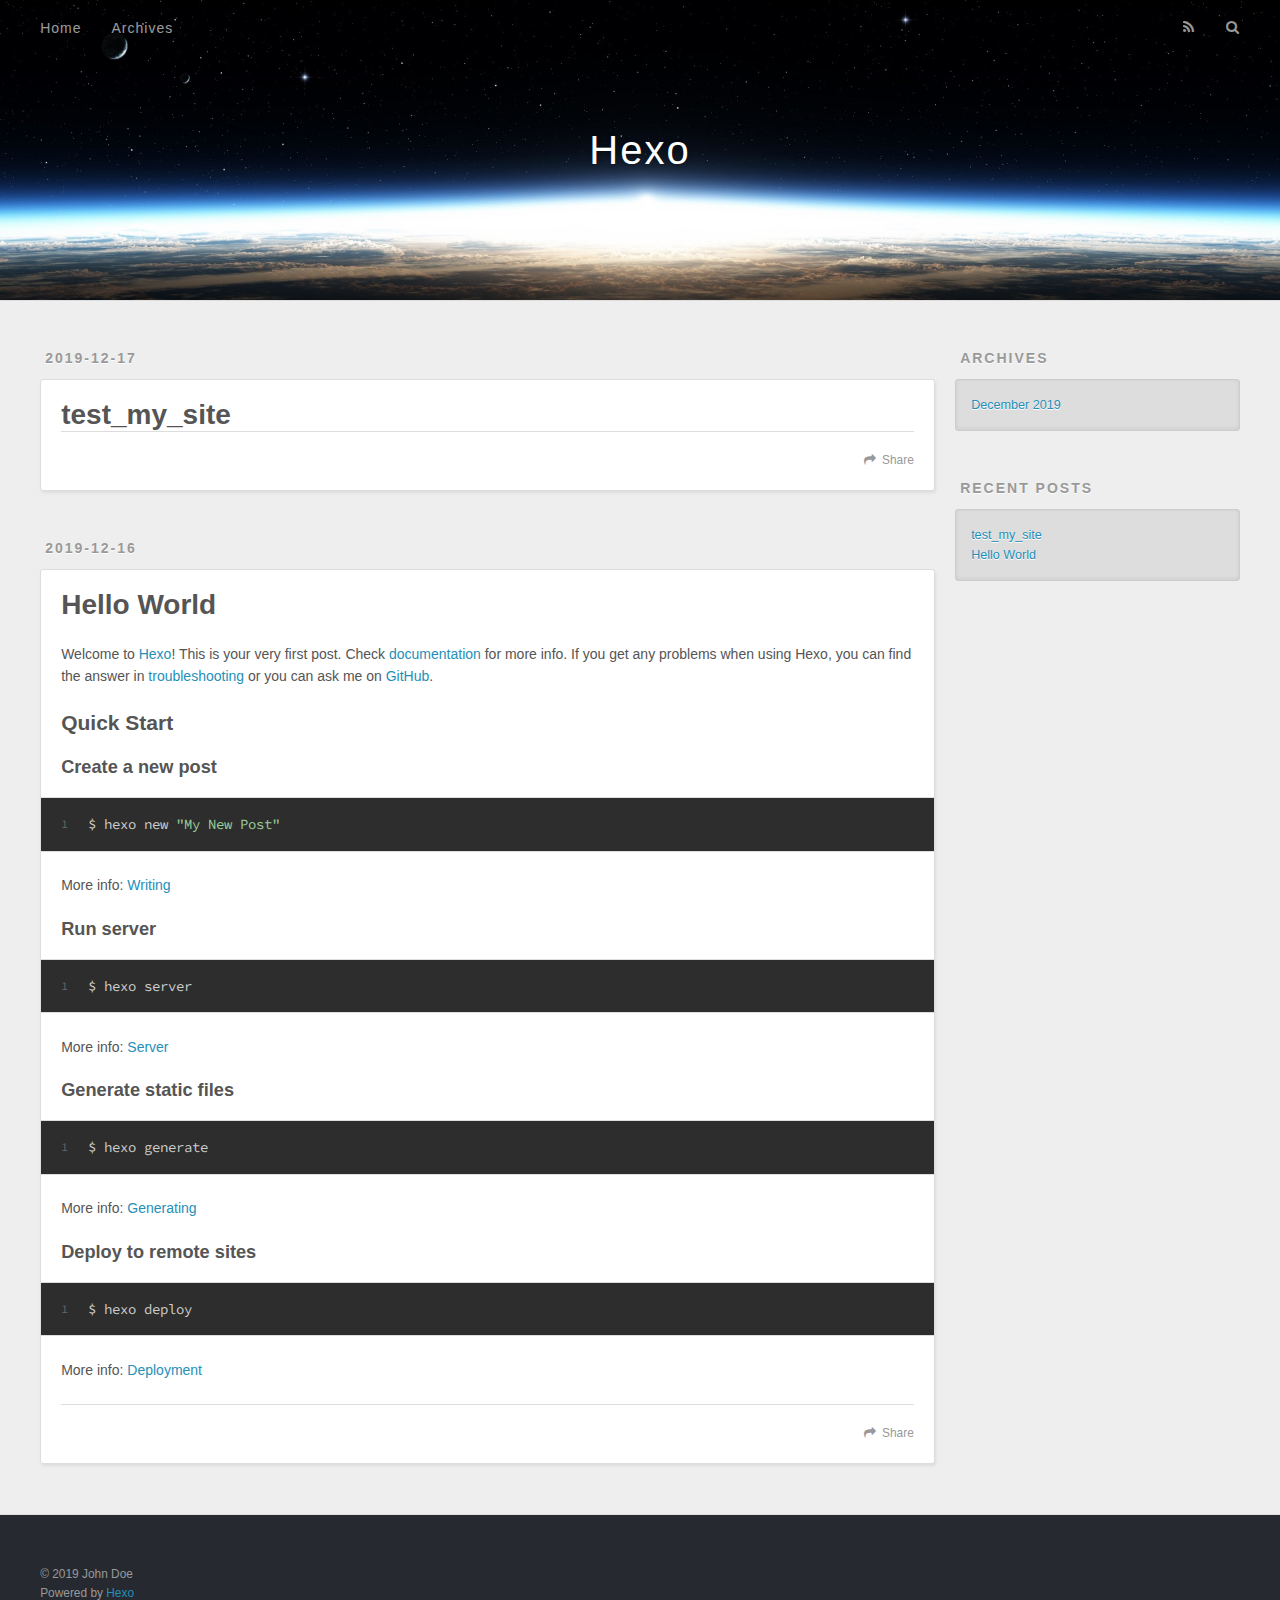
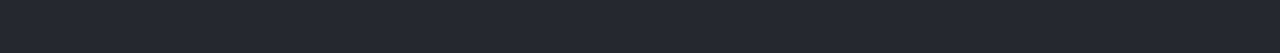
==== index.html @ 134969d1 "Site updated: 2019-12-17 00:19:23" ====
<!DOCTYPE html>
<html>
<head>
  <meta charset="utf-8">
  

  
  <title>Hexo</title>
  <meta name="viewport" content="width=device-width, initial-scale=1, maximum-scale=1">
  <meta property="og:type" content="website">
<meta property="og:title" content="Hexo">
<meta property="og:url" content="http:&#x2F;&#x2F;yoursite.com&#x2F;index.html">
<meta property="og:site_name" content="Hexo">
<meta property="og:locale" content="en_US">
<meta property="article:author" content="John Doe">
<meta name="twitter:card" content="summary">
  
    <link rel="alternate" href="/atom.xml" title="Hexo" type="application/atom+xml">
  
  
    <link rel="icon" href="/favicon.png">
  
  
    <link href="//fonts.googleapis.com/css?family=Source+Code+Pro" rel="stylesheet" type="text/css">
  
  
<link rel="stylesheet" href="/css/style.css">

<meta name="generator" content="Hexo 4.1.1"></head>

<body>
  <div id="container">
    <div id="wrap">
      <header id="header">
  <div id="banner"></div>
  <div id="header-outer" class="outer">
    <div id="header-title" class="inner">
      <h1 id="logo-wrap">
        <a href="/" id="logo">Hexo</a>
      </h1>
      
    </div>
    <div id="header-inner" class="inner">
      <nav id="main-nav">
        <a id="main-nav-toggle" class="nav-icon"></a>
        
          <a class="main-nav-link" href="/">Home</a>
        
          <a class="main-nav-link" href="/archives">Archives</a>
        
      </nav>
      <nav id="sub-nav">
        
          <a id="nav-rss-link" class="nav-icon" href="/atom.xml" title="RSS Feed"></a>
        
        <a id="nav-search-btn" class="nav-icon" title="Search"></a>
      </nav>
      <div id="search-form-wrap">
        <form action="//google.com/search" method="get" accept-charset="UTF-8" class="search-form"><input type="search" name="q" class="search-form-input" placeholder="Search"><button type="submit" class="search-form-submit">&#xF002;</button><input type="hidden" name="sitesearch" value="http://yoursite.com"></form>
      </div>
    </div>
  </div>
</header>
      <div class="outer">
        <section id="main">
  
    <article id="post-test-my-site" class="article article-type-post" itemscope itemprop="blogPost">
  <div class="article-meta">
    <a href="/2019/12/17/test-my-site/" class="article-date">
  <time datetime="2019-12-16T16:01:23.000Z" itemprop="datePublished">2019-12-17</time>
</a>
    
  </div>
  <div class="article-inner">
    
    
      <header class="article-header">
        
  
    <h1 itemprop="name">
      <a class="article-title" href="/2019/12/17/test-my-site/">test_my_site</a>
    </h1>
  

      </header>
    
    <div class="article-entry" itemprop="articleBody">
      
        
      
    </div>
    <footer class="article-footer">
      <a data-url="http://yoursite.com/2019/12/17/test-my-site/" data-id="ck48n86ll0001q8uu1xx79ei7" class="article-share-link">Share</a>
      
      
    </footer>
  </div>
  
</article>


  
    <article id="post-hello-world" class="article article-type-post" itemscope itemprop="blogPost">
  <div class="article-meta">
    <a href="/2019/12/16/hello-world/" class="article-date">
  <time datetime="2019-12-16T15:44:11.142Z" itemprop="datePublished">2019-12-16</time>
</a>
    
  </div>
  <div class="article-inner">
    
    
      <header class="article-header">
        
  
    <h1 itemprop="name">
      <a class="article-title" href="/2019/12/16/hello-world/">Hello World</a>
    </h1>
  

      </header>
    
    <div class="article-entry" itemprop="articleBody">
      
        <p>Welcome to <a href="https://hexo.io/" target="_blank" rel="noopener">Hexo</a>! This is your very first post. Check <a href="https://hexo.io/docs/" target="_blank" rel="noopener">documentation</a> for more info. If you get any problems when using Hexo, you can find the answer in <a href="https://hexo.io/docs/troubleshooting.html" target="_blank" rel="noopener">troubleshooting</a> or you can ask me on <a href="https://github.com/hexojs/hexo/issues" target="_blank" rel="noopener">GitHub</a>.</p>
<h2 id="Quick-Start"><a href="#Quick-Start" class="headerlink" title="Quick Start"></a>Quick Start</h2><h3 id="Create-a-new-post"><a href="#Create-a-new-post" class="headerlink" title="Create a new post"></a>Create a new post</h3><figure class="highlight bash"><table><tr><td class="gutter"><pre><span class="line">1</span><br></pre></td><td class="code"><pre><span class="line">$ hexo new <span class="string">"My New Post"</span></span><br></pre></td></tr></table></figure>

<p>More info: <a href="https://hexo.io/docs/writing.html" target="_blank" rel="noopener">Writing</a></p>
<h3 id="Run-server"><a href="#Run-server" class="headerlink" title="Run server"></a>Run server</h3><figure class="highlight bash"><table><tr><td class="gutter"><pre><span class="line">1</span><br></pre></td><td class="code"><pre><span class="line">$ hexo server</span><br></pre></td></tr></table></figure>

<p>More info: <a href="https://hexo.io/docs/server.html" target="_blank" rel="noopener">Server</a></p>
<h3 id="Generate-static-files"><a href="#Generate-static-files" class="headerlink" title="Generate static files"></a>Generate static files</h3><figure class="highlight bash"><table><tr><td class="gutter"><pre><span class="line">1</span><br></pre></td><td class="code"><pre><span class="line">$ hexo generate</span><br></pre></td></tr></table></figure>

<p>More info: <a href="https://hexo.io/docs/generating.html" target="_blank" rel="noopener">Generating</a></p>
<h3 id="Deploy-to-remote-sites"><a href="#Deploy-to-remote-sites" class="headerlink" title="Deploy to remote sites"></a>Deploy to remote sites</h3><figure class="highlight bash"><table><tr><td class="gutter"><pre><span class="line">1</span><br></pre></td><td class="code"><pre><span class="line">$ hexo deploy</span><br></pre></td></tr></table></figure>

<p>More info: <a href="https://hexo.io/docs/one-command-deployment.html" target="_blank" rel="noopener">Deployment</a></p>

      
    </div>
    <footer class="article-footer">
      <a data-url="http://yoursite.com/2019/12/16/hello-world/" data-id="ck48n86le0000q8uuc3kq2ok9" class="article-share-link">Share</a>
      
      
    </footer>
  </div>
  
</article>


  


</section>
        
          <aside id="sidebar">
  
    

  
    

  
    
  
    
  <div class="widget-wrap">
    <h3 class="widget-title">Archives</h3>
    <div class="widget">
      <ul class="archive-list"><li class="archive-list-item"><a class="archive-list-link" href="/archives/2019/12/">December 2019</a></li></ul>
    </div>
  </div>


  
    
  <div class="widget-wrap">
    <h3 class="widget-title">Recent Posts</h3>
    <div class="widget">
      <ul>
        
          <li>
            <a href="/2019/12/17/test-my-site/">test_my_site</a>
          </li>
        
          <li>
            <a href="/2019/12/16/hello-world/">Hello World</a>
          </li>
        
      </ul>
    </div>
  </div>

  
</aside>
        
      </div>
      <footer id="footer">
  
  <div class="outer">
    <div id="footer-info" class="inner">
      &copy; 2019 John Doe<br>
      Powered by <a href="http://hexo.io/" target="_blank">Hexo</a>
    </div>
  </div>
</footer>
    </div>
    <nav id="mobile-nav">
  
    <a href="/" class="mobile-nav-link">Home</a>
  
    <a href="/archives" class="mobile-nav-link">Archives</a>
  
</nav>
    

<script src="//ajax.googleapis.com/ajax/libs/jquery/2.0.3/jquery.min.js"></script>


  
<link rel="stylesheet" href="/fancybox/jquery.fancybox.css">

  
<script src="/fancybox/jquery.fancybox.pack.js"></script>




<script src="/js/script.js"></script>




  </div>
</body>
</html>
---- css/style.css ----
body {
  width: 100%;
}
body:before,
body:after {
  content: "";
  display: table;
}
body:after {
  clear: both;
}
html,
body,
div,
span,
applet,
object,
iframe,
h1,
h2,
h3,
h4,
h5,
h6,
p,
blockquote,
pre,
a,
abbr,
acronym,
address,
big,
cite,
code,
del,
dfn,
em,
img,
ins,
kbd,
q,
s,
samp,
small,
strike,
strong,
sub,
sup,
tt,
var,
dl,
dt,
dd,
ol,
ul,
li,
fieldset,
form,
label,
legend,
table,
caption,
tbody,
tfoot,
thead,
tr,
th,
td {
  margin: 0;
  padding: 0;
  border: 0;
  outline: 0;
  font-weight: inherit;
  font-style: inherit;
  font-family: inherit;
  font-size: 100%;
  vertical-align: baseline;
}
body {
  line-height: 1;
  color: #000;
  background: #fff;
}
ol,
ul {
  list-style: none;
}
table {
  border-collapse: separate;
  border-spacing: 0;
  vertical-align: middle;
}
caption,
th,
td {
  text-align: left;
  font-weight: normal;
  vertical-align: middle;
}
a img {
  border: none;
}
input,
button {
  margin: 0;
  padding: 0;
}
input::-moz-focus-inner,
button::-moz-focus-inner {
  border: 0;
  padding: 0;
}
@font-face {
  font-family: FontAwesome;
  font-style: normal;
  font-weight: normal;
  src: url("fonts/fontawesome-webfont.eot?v=#4.0.3");
  src: url("fonts/fontawesome-webfont.eot?#iefix&v=#4.0.3") format("embedded-opentype"), url("fonts/fontawesome-webfont.woff?v=#4.0.3") format("woff"), url("fonts/fontawesome-webfont.ttf?v=#4.0.3") format("truetype"), url("fonts/fontawesome-webfont.svg#fontawesomeregular?v=#4.0.3") format("svg");
}
html,
body,
#container {
  height: 100%;
}
body {
  background: #eee;
  font: 14px -apple-system, BlinkMacSystemFont, "Segoe UI", "Roboto", "Oxygen", "Ubuntu", "Cantarell", "Fira Sans", "Droid Sans", "Helvetica Neue", sans-serif;
  -webkit-text-size-adjust: 100%;
}
.outer {
  max-width: 1220px;
  margin: 0 auto;
  padding: 0 20px;
}
.outer:before,
.outer:after {
  content: "";
  display: table;
}
.outer:after {
  clear: both;
}
.inner {
  display: inline;
  float: left;
  width: 98.33333333333333%;
  margin: 0 0.833333333333333%;
}
.left,
.alignleft {
  float: left;
}
.right,
.alignright {
  float: right;
}
.clear {
  clear: both;
}
#container {
  position: relative;
}
.mobile-nav-on {
  overflow: hidden;
}
#wrap {
  height: 100%;
  width: 100%;
  position: absolute;
  top: 0;
  left: 0;
  -webkit-transition: 0.2s ease-out;
  -moz-transition: 0.2s ease-out;
  -ms-transition: 0.2s ease-out;
  transition: 0.2s ease-out;
  z-index: 1;
  background: #eee;
}
.mobile-nav-on #wrap {
  left: 280px;
}
@media screen and (min-width: 768px) {
  #main {
    display: inline;
    float: left;
    width: 73.33333333333333%;
    margin: 0 0.833333333333333%;
  }
}
.article-date,
.article-category-link,
.archive-year,
.widget-title {
  text-decoration: none;
  text-transform: uppercase;
  letter-spacing: 2px;
  color: #999;
  margin-bottom: 1em;
  margin-left: 5px;
  line-height: 1em;
  text-shadow: 0 1px #fff;
  font-weight: bold;
}
.article-inner,
.archive-article-inner {
  background: #fff;
  -webkit-box-shadow: 1px 2px 3px #ddd;
  box-shadow: 1px 2px 3px #ddd;
  border: 1px solid #ddd;
  border-radius: 3px;
}
.article-entry h1,
.widget h1 {
  font-size: 2em;
}
.article-entry h2,
.widget h2 {
  font-size: 1.5em;
}
.article-entry h3,
.widget h3 {
  font-size: 1.3em;
}
.article-entry h4,
.widget h4 {
  font-size: 1.2em;
}
.article-entry h5,
.widget h5 {
  font-size: 1em;
}
.article-entry h6,
.widget h6 {
  font-size: 1em;
  color: #999;
}
.article-entry hr,
.widget hr {
  border: 1px dashed #ddd;
}
.article-entry strong,
.widget strong {
  font-weight: bold;
}
.article-entry em,
.widget em,
.article-entry cite,
.widget cite {
  font-style: italic;
}
.article-entry sup,
.widget sup,
.article-entry sub,
.widget sub {
  font-size: 0.75em;
  line-height: 0;
  position: relative;
  vertical-align: baseline;
}
.article-entry sup,
.widget sup {
  top: -0.5em;
}
.article-entry sub,
.widget sub {
  bottom: -0.2em;
}
.article-entry small,
.widget small {
  font-size: 0.85em;
}
.article-entry acronym,
.widget acronym,
.article-entry abbr,
.widget abbr {
  border-bottom: 1px dotted;
}
.article-entry ul,
.widget ul,
.article-entry ol,
.widget ol,
.article-entry dl,
.widget dl {
  margin: 0 20px;
  line-height: 1.6em;
}
.article-entry ul ul,
.widget ul ul,
.article-entry ol ul,
.widget ol ul,
.article-entry ul ol,
.widget ul ol,
.article-entry ol ol,
.widget ol ol {
  margin-top: 0;
  margin-bottom: 0;
}
.article-entry ul,
.widget ul {
  list-style: disc;
}
.article-entry ol,
.widget ol {
  list-style: decimal;
}
.article-entry dt,
.widget dt {
  font-weight: bold;
}
#header {
  height: 300px;
  position: relative;
  border-bottom: 1px solid #ddd;
}
#header:before,
#header:after {
  content: "";
  position: absolute;
  left: 0;
  right: 0;
  height: 40px;
}
#header:before {
  top: 0;
  background: -webkit-linear-gradient(rgba(0,0,0,0.2), transparent);
  background: -moz-linear-gradient(rgba(0,0,0,0.2), transparent);
  background: -ms-linear-gradient(rgba(0,0,0,0.2), transparent);
  background: linear-gradient(rgba(0,0,0,0.2), transparent);
}
#header:after {
  bottom: 0;
  background: -webkit-linear-gradient(transparent, rgba(0,0,0,0.2));
  background: -moz-linear-gradient(transparent, rgba(0,0,0,0.2));
  background: -ms-linear-gradient(transparent, rgba(0,0,0,0.2));
  background: linear-gradient(transparent, rgba(0,0,0,0.2));
}
#header-outer {
  height: 100%;
  position: relative;
}
#header-inner {
  position: relative;
  overflow: hidden;
}
#banner {
  position: absolute;
  top: 0;
  left: 0;
  width: 100%;
  height: 100%;
  background: url("images/banner.jpg") center #000;
  -webkit-background-size: cover;
  -moz-background-size: cover;
  background-size: cover;
  z-index: -1;
}
#header-title {
  text-align: center;
  height: 40px;
  position: absolute;
  top: 50%;
  left: 0;
  margin-top: -20px;
}
#logo,
#subtitle {
  text-decoration: none;
  color: #fff;
  font-weight: 300;
  text-shadow: 0 1px 4px rgba(0,0,0,0.3);
}
#logo {
  font-size: 40px;
  line-height: 40px;
  letter-spacing: 2px;
}
#subtitle {
  font-size: 16px;
  line-height: 16px;
  letter-spacing: 1px;
}
#subtitle-wrap {
  margin-top: 16px;
}
#main-nav {
  float: left;
  margin-left: -15px;
}
.nav-icon,
.main-nav-link {
  float: left;
  color: #fff;
  opacity: 0.6;
  text-decoration: none;
  text-shadow: 0 1px rgba(0,0,0,0.2);
  -webkit-transition: opacity 0.2s;
  -moz-transition: opacity 0.2s;
  -ms-transition: opacity 0.2s;
  transition: opacity 0.2s;
  display: block;
  padding: 20px 15px;
}
.nav-icon:hover,
.main-nav-link:hover {
  opacity: 1;
}
.nav-icon {
  font-family: FontAwesome;
  text-align: center;
  font-size: 14px;
  width: 14px;
  height: 14px;
  padding: 20px 15px;
  position: relative;
  cursor: pointer;
}
.main-nav-link {
  font-weight: 300;
  letter-spacing: 1px;
}
@media screen and (max-width: 479px) {
  .main-nav-link {
    display: none;
  }
}
#main-nav-toggle {
  display: none;
}
#main-nav-toggle:before {
  content: "\f0c9";
}
@media screen and (max-width: 479px) {
  #main-nav-toggle {
    display: block;
  }
}
#sub-nav {
  float: right;
  margin-right: -15px;
}
#nav-rss-link:before {
  content: "\f09e";
}
#nav-search-btn:before {
  content: "\f002";
}
#search-form-wrap {
  position: absolute;
  top: 15px;
  width: 150px;
  height: 30px;
  right: -150px;
  opacity: 0;
  -webkit-transition: 0.2s ease-out;
  -moz-transition: 0.2s ease-out;
  -ms-transition: 0.2s ease-out;
  transition: 0.2s ease-out;
}
#search-form-wrap.on {
  opacity: 1;
  right: 0;
}
@media screen and (max-width: 479px) {
  #search-form-wrap {
    width: 100%;
    right: -100%;
  }
}
.search-form {
  position: absolute;
  top: 0;
  left: 0;
  right: 0;
  background: #fff;
  padding: 5px 15px;
  border-radius: 15px;
  -webkit-box-shadow: 0 0 10px rgba(0,0,0,0.3);
  box-shadow: 0 0 10px rgba(0,0,0,0.3);
}
.search-form-input {
  border: none;
  background: none;
  color: #555;
  width: 100%;
  font: 13px -apple-system, BlinkMacSystemFont, "Segoe UI", "Roboto", "Oxygen", "Ubuntu", "Cantarell", "Fira Sans", "Droid Sans", "Helvetica Neue", sans-serif;
  outline: none;
}
.search-form-input::-webkit-search-results-decoration,
.search-form-input::-webkit-search-cancel-button {
  -webkit-appearance: none;
}
.search-form-submit {
  position: absolute;
  top: 50%;
  right: 10px;
  margin-top: -7px;
  font: 13px FontAwesome;
  border: none;
  background: none;
  color: #bbb;
  cursor: pointer;
}
.search-form-submit:hover,
.search-form-submit:focus {
  color: #777;
}
.article {
  margin: 50px 0;
}
.article-inner {
  overflow: hidden;
}
.article-meta:before,
.article-meta:after {
  content: "";
  display: table;
}
.article-meta:after {
  clear: both;
}
.article-date {
  float: left;
}
.article-category {
  float: left;
  line-height: 1em;
  color: #ccc;
  text-shadow: 0 1px #fff;
  margin-left: 8px;
}
.article-category:before {
  content: "\2022";
}
.article-category-link {
  margin: 0 12px 1em;
}
.article-header {
  padding: 20px 20px 0;
}
.article-title {
  text-decoration: none;
  font-size: 2em;
  font-weight: bold;
  color: #555;
  line-height: 1.1em;
  -webkit-transition: color 0.2s;
  -moz-transition: color 0.2s;
  -ms-transition: color 0.2s;
  transition: color 0.2s;
}
a.article-title:hover {
  color: #258fb8;
}
.article-entry {
  color: #555;
  padding: 0 20px;
}
.article-entry:before,
.article-entry:after {
  content: "";
  display: table;
}
.article-entry:after {
  clear: both;
}
.article-entry p,
.article-entry table {
  line-height: 1.6em;
  margin: 1.6em 0;
}
.article-entry h1,
.article-entry h2,
.article-entry h3,
.article-entry h4,
.article-entry h5,
.article-entry h6 {
  font-weight: bold;
}
.article-entry h1,
.article-entry h2,
.article-entry h3,
.article-entry h4,
.article-entry h5,
.article-entry h6 {
  line-height: 1.1em;
  margin: 1.1em 0;
}
.article-entry a {
  color: #258fb8;
  text-decoration: none;
}
.article-entry a:hover {
  text-decoration: underline;
}
.article-entry ul,
.article-entry ol,
.article-entry dl {
  margin-top: 1.6em;
  margin-bottom: 1.6em;
}
.article-entry img,
.article-entry video {
  max-width: 100%;
  height: auto;
  display: block;
  margin: auto;
}
.article-entry iframe {
  border: none;
}
.article-entry table {
  width: 100%;
  border-collapse: collapse;
  border-spacing: 0;
}
.article-entry th {
  font-weight: bold;
  border-bottom: 3px solid #ddd;
  padding-bottom: 0.5em;
}
.article-entry td {
  border-bottom: 1px solid #ddd;
  padding: 10px 0;
}
.article-entry blockquote {
  font-family: Georgia, "Times New Roman", serif;
  font-size: 1.4em;
  margin: 1.6em 20px;
  text-align: center;
}
.article-entry blockquote footer {
  font-size: 14px;
  margin: 1.6em 0;
  font-family: -apple-system, BlinkMacSystemFont, "Segoe UI", "Roboto", "Oxygen", "Ubuntu", "Cantarell", "Fira Sans", "Droid Sans", "Helvetica Neue", sans-serif;
}
.article-entry blockquote footer cite:before {
  content: "—";
  padding: 0 0.5em;
}
.article-entry .pullquote {
  text-align: left;
  width: 45%;
  margin: 0;
}
.article-entry .pullquote.left {
  margin-left: 0.5em;
  margin-right: 1em;
}
.article-entry .pullquote.right {
  margin-right: 0.5em;
  margin-left: 1em;
}
.article-entry .caption {
  color: #999;
  display: block;
  font-size: 0.9em;
  margin-top: 0.5em;
  position: relative;
  text-align: center;
}
.article-entry .video-container {
  position: relative;
  padding-top: 56.25%;
  height: 0;
  overflow: hidden;
}
.article-entry .video-container iframe,
.article-entry .video-container object,
.article-entry .video-container embed {
  position: absolute;
  top: 0;
  left: 0;
  width: 100%;
  height: 100%;
  margin-top: 0;
}
.article-more-link a {
  display: inline-block;
  line-height: 1em;
  padding: 6px 15px;
  border-radius: 15px;
  background: #eee;
  color: #999;
  text-shadow: 0 1px #fff;
  text-decoration: none;
}
.article-more-link a:hover {
  background: #258fb8;
  color: #fff;
  text-decoration: none;
  text-shadow: 0 1px #1e7293;
}
.article-footer {
  font-size: 0.85em;
  line-height: 1.6em;
  border-top: 1px solid #ddd;
  padding-top: 1.6em;
  margin: 0 20px 20px;
}
.article-footer:before,
.article-footer:after {
  content: "";
  display: table;
}
.article-footer:after {
  clear: both;
}
.article-footer a {
  color: #999;
  text-decoration: none;
}
.article-footer a:hover {
  color: #555;
}
.article-tag-list-item {
  float: left;
  margin-right: 10px;
}
.article-tag-list-link:before {
  content: "#";
}
.article-comment-link {
  float: right;
}
.article-comment-link:before {
  content: "\f075";
  font-family: FontAwesome;
  padding-right: 8px;
}
.article-share-link {
  cursor: pointer;
  float: right;
  margin-left: 20px;
}
.article-share-link:before {
  content: "\f064";
  font-family: FontAwesome;
  padding-right: 6px;
}
#article-nav {
  position: relative;
}
#article-nav:before,
#article-nav:after {
  content: "";
  display: table;
}
#article-nav:after {
  clear: both;
}
@media screen and (min-width: 768px) {
  #article-nav {
    margin: 50px 0;
  }
  #article-nav:before {
    width: 8px;
    height: 8px;
    position: absolute;
    top: 50%;
    left: 50%;
    margin-top: -4px;
    margin-left: -4px;
    content: "";
    border-radius: 50%;
    background: #ddd;
    -webkit-box-shadow: 0 1px 2px #fff;
    box-shadow: 0 1px 2px #fff;
  }
}
.article-nav-link-wrap {
  text-decoration: none;
  text-shadow: 0 1px #fff;
  color: #999;
  -webkit-box-sizing: border-box;
  -moz-box-sizing: border-box;
  box-sizing: border-box;
  margin-top: 50px;
  text-align: center;
  display: block;
}
.article-nav-link-wrap:hover {
  color: #555;
}
@media screen and (min-width: 768px) {
  .article-nav-link-wrap {
    width: 50%;
    margin-top: 0;
  }
}
@media screen and (min-width: 768px) {
  #article-nav-newer {
    float: left;
    text-align: right;
    padding-right: 20px;
  }
}
@media screen and (min-width: 768px) {
  #article-nav-older {
    float: right;
    text-align: left;
    padding-left: 20px;
  }
}
.article-nav-caption {
  text-transform: uppercase;
  letter-spacing: 2px;
  color: #ddd;
  line-height: 1em;
  font-weight: bold;
}
#article-nav-newer .article-nav-caption {
  margin-right: -2px;
}
.article-nav-title {
  font-size: 0.85em;
  line-height: 1.6em;
  margin-top: 0.5em;
}
.article-share-box {
  position: absolute;
  display: none;
  background: #fff;
  -webkit-box-shadow: 1px 2px 10px rgba(0,0,0,0.2);
  box-shadow: 1px 2px 10px rgba(0,0,0,0.2);
  border-radius: 3px;
  margin-left: -145px;
  overflow: hidden;
  z-index: 1;
}
.article-share-box.on {
  display: block;
}
.article-share-input {
  width: 100%;
  background: none;
  -webkit-box-sizing: border-box;
  -moz-box-sizing: border-box;
  box-sizing: border-box;
  font: 14px -apple-system, BlinkMacSystemFont, "Segoe UI", "Roboto", "Oxygen", "Ubuntu", "Cantarell", "Fira Sans", "Droid Sans", "Helvetica Neue", sans-serif;
  padding: 0 15px;
  color: #555;
  outline: none;
  border: 1px solid #ddd;
  border-radius: 3px 3px 0 0;
  height: 36px;
  line-height: 36px;
}
.article-share-links {
  background: #eee;
}
.article-share-links:before,
.article-share-links:after {
  content: "";
  display: table;
}
.article-share-links:after {
  clear: both;
}
.article-share-twitter,
.article-share-facebook,
.article-share-pinterest,
.article-share-google {
  width: 50px;
  height: 36px;
  display: block;
  float: left;
  position: relative;
  color: #999;
  text-shadow: 0 1px #fff;
}
.article-share-twitter:before,
.article-share-facebook:before,
.article-share-pinterest:before,
.article-share-google:before {
  font-size: 20px;
  font-family: FontAwesome;
  width: 20px;
  height: 20px;
  position: absolute;
  top: 50%;
  left: 50%;
  margin-top: -10px;
  margin-left: -10px;
  text-align: center;
}
.article-share-twitter:hover,
.article-share-facebook:hover,
.article-share-pinterest:hover,
.article-share-google:hover {
  color: #fff;
}
.article-share-twitter:before {
  content: "\f099";
}
.article-share-twitter:hover {
  background: #00aced;
  text-shadow: 0 1px #008abe;
}
.article-share-facebook:before {
  content: "\f09a";
}
.article-share-facebook:hover {
  background: #3b5998;
  text-shadow: 0 1px #2f477a;
}
.article-share-pinterest:before {
  content: "\f0d2";
}
.article-share-pinterest:hover {
  background: #cb2027;
  text-shadow: 0 1px #a21a1f;
}
.article-share-google:before {
  content: "\f0d5";
}
.article-share-google:hover {
  background: #dd4b39;
  text-shadow: 0 1px #be3221;
}
.article-gallery {
  background: #000;
  position: relative;
}
.article-gallery-photos {
  position: relative;
  overflow: hidden;
}
.article-gallery-img {
  display: none;
  max-width: 100%;
}
.article-gallery-img:first-child {
  display: block;
}
.article-gallery-img.loaded {
  position: absolute;
  display: block;
}
.article-gallery-img img {
  display: block;
  max-width: 100%;
  margin: 0 auto;
}
#comments {
  background: #fff;
  -webkit-box-shadow: 1px 2px 3px #ddd;
  box-shadow: 1px 2px 3px #ddd;
  padding: 20px;
  border: 1px solid #ddd;
  border-radius: 3px;
  margin: 50px 0;
}
#comments a {
  color: #258fb8;
}
.archives-wrap {
  margin: 50px 0;
}
.archives:before,
.archives:after {
  content: "";
  display: table;
}
.archives:after {
  clear: both;
}
.archive-year-wrap {
  margin-bottom: 1em;
}
.archives {
  -webkit-column-gap: 10px;
  -moz-column-gap: 10px;
  column-gap: 10px;
}
@media screen and (min-width: 480px) and (max-width: 767px) {
  .archives {
    -webkit-column-count: 2;
    -moz-column-count: 2;
    column-count: 2;
  }
}
@media screen and (min-width: 768px) {
  .archives {
    -webkit-column-count: 3;
    -moz-column-count: 3;
    column-count: 3;
  }
}
.archive-article {
  -webkit-column-break-inside: avoid;
  page-break-inside: avoid;
  overflow: hidden;
  break-inside: avoid-column;
}
.archive-article-inner {
  padding: 10px;
  margin-bottom: 15px;
}
.archive-article-title {
  text-decoration: none;
  font-weight: bold;
  color: #555;
  -webkit-transition: color 0.2s;
  -moz-transition: color 0.2s;
  -ms-transition: color 0.2s;
  transition: color 0.2s;
  line-height: 1.6em;
}
.archive-article-title:hover {
  color: #258fb8;
}
.archive-article-footer {
  margin-top: 1em;
}
.archive-article-date {
  color: #999;
  text-decoration: none;
  font-size: 0.85em;
  line-height: 1em;
  margin-bottom: 0.5em;
  display: block;
}
#page-nav {
  margin: 50px auto;
  background: #fff;
  -webkit-box-shadow: 1px 2px 3px #ddd;
  box-shadow: 1px 2px 3px #ddd;
  border: 1px solid #ddd;
  border-radius: 3px;
  text-align: center;
  color: #999;
  overflow: hidden;
}
#page-nav:before,
#page-nav:after {
  content: "";
  display: table;
}
#page-nav:after {
  clear: both;
}
#page-nav a,
#page-nav span {
  padding: 10px 20px;
  line-height: 1;
  height: 2ex;
}
#page-nav a {
  color: #999;
  text-decoration: none;
}
#page-nav a:hover {
  background: #999;
  color: #fff;
}
#page-nav .prev {
  float: left;
}
#page-nav .next {
  float: right;
}
#page-nav .page-number {
  display: inline-block;
}
@media screen and (max-width: 479px) {
  #page-nav .page-number {
    display: none;
  }
}
#page-nav .current {
  color: #555;
  font-weight: bold;
}
#page-nav .space {
  color: #ddd;
}
#footer {
  background: #262a30;
  padding: 50px 0;
  border-top: 1px solid #ddd;
  color: #999;
}
#footer a {
  color: #258fb8;
  text-decoration: none;
}
#footer a:hover {
  text-decoration: underline;
}
#footer-info {
  line-height: 1.6em;
  font-size: 0.85em;
}
.article-entry pre,
.article-entry .highlight {
  background: #2d2d2d;
  margin: 0 -20px;
  padding: 15px 20px;
  border-style: solid;
  border-color: #ddd;
  border-width: 1px 0;
  overflow: auto;
  color: #ccc;
  line-height: 22.400000000000002px;
}
.article-entry .highlight .gutter pre,
.article-entry .gist .gist-file .gist-data .line-numbers {
  color: #666;
  font-size: 0.85em;
}
.article-entry pre,
.article-entry code {
  font-family: "Source Code Pro", Consolas, Monaco, Menlo, Consolas, monospace;
}
.article-entry code {
  background: #eee;
  text-shadow: 0 1px #fff;
  padding: 0 0.3em;
}
.article-entry pre code {
  background: none;
  text-shadow: none;
  padding: 0;
}
.article-entry .highlight pre {
  border: none;
  margin: 0;
  padding: 0;
}
.article-entry .highlight table {
  margin: 0;
  width: auto;
}
.article-entry .highlight td {
  border: none;
  padding: 0;
}
.article-entry .highlight figcaption {
  font-size: 0.85em;
  color: #999;
  line-height: 1em;
  margin-bottom: 1em;
}
.article-entry .highlight figcaption:before,
.article-entry .highlight figcaption:after {
  content: "";
  display: table;
}
.article-entry .highlight figcaption:after {
  clear: both;
}
.article-entry .highlight figcaption a {
  float: right;
}
.article-entry .highlight .gutter pre {
  text-align: right;
  padding-right: 20px;
}
.article-entry .highlight .line {
  height: 22.400000000000002px;
}
.article-entry .highlight .line.marked {
  background: #515151;
}
.article-entry .gist {
  margin: 0 -20px;
  border-style: solid;
  border-color: #ddd;
  border-width: 1px 0;
  background: #2d2d2d;
  padding: 15px 20px 15px 0;
}
.article-entry .gist .gist-file {
  border: none;
  font-family: "Source Code Pro", Consolas, Monaco, Menlo, Consolas, monospace;
  margin: 0;
}
.article-entry .gist .gist-file .gist-data {
  background: none;
  border: none;
}
.article-entry .gist .gist-file .gist-data .line-numbers {
  background: none;
  border: none;
  padding: 0 20px 0 0;
}
.article-entry .gist .gist-file .gist-data .line-data {
  padding: 0 !important;
}
.article-entry .gist .gist-file .highlight {
  margin: 0;
  padding: 0;
  border: none;
}
.article-entry .gist .gist-file .gist-meta {
  background: #2d2d2d;
  color: #999;
  font: 0.85em -apple-system, BlinkMacSystemFont, "Segoe UI", "Roboto", "Oxygen", "Ubuntu", "Cantarell", "Fira Sans", "Droid Sans", "Helvetica Neue", sans-serif;
  text-shadow: 0 0;
  padding: 0;
  margin-top: 1em;
  margin-left: 20px;
}
.article-entry .gist .gist-file .gist-meta a {
  color: #258fb8;
  font-weight: normal;
}
.article-entry .gist .gist-file .gist-meta a:hover {
  text-decoration: underline;
}
pre .comment,
pre .title {
  color: #999;
}
pre .variable,
pre .attribute,
pre .tag,
pre .regexp,
pre .ruby .constant,
pre .xml .tag .title,
pre .xml .pi,
pre .xml .doctype,
pre .html .doctype,
pre .css .id,
pre .css .class,
pre .css .pseudo {
  color: #f2777a;
}
pre .number,
pre .preprocessor,
pre .built_in,
pre .literal,
pre .params,
pre .constant {
  color: #f99157;
}
pre .class,
pre .ruby .class .title,
pre .css .rules .attribute {
  color: #9c9;
}
pre .string,
pre .value,
pre .inheritance,
pre .header,
pre .ruby .symbol,
pre .xml .cdata {
  color: #9c9;
}
pre .css .hexcolor {
  color: #6cc;
}
pre .function,
pre .python .decorator,
pre .python .title,
pre .ruby .function .title,
pre .ruby .title .keyword,
pre .perl .sub,
pre .javascript .title,
pre .coffeescript .title {
  color: #69c;
}
pre .keyword,
pre .javascript .function {
  color: #c9c;
}
@media screen and (max-width: 479px) {
  #mobile-nav {
    position: absolute;
    top: 0;
    left: 0;
    width: 280px;
    height: 100%;
    background: #191919;
    border-right: 1px solid #fff;
  }
}
@media screen and (max-width: 479px) {
  .mobile-nav-link {
    display: block;
    color: #999;
    text-decoration: none;
    padding: 15px 20px;
    font-weight: bold;
  }
  .mobile-nav-link:hover {
    color: #fff;
  }
}
@media screen and (min-width: 768px) {
  #sidebar {
    display: inline;
    float: left;
    width: 23.333333333333332%;
    margin: 0 0.833333333333333%;
  }
}
.widget-wrap {
  margin: 50px 0;
}
.widget {
  color: #777;
  text-shadow: 0 1px #fff;
  background: #ddd;
  -webkit-box-shadow: 0 -1px 4px #ccc inset;
  box-shadow: 0 -1px 4px #ccc inset;
  border: 1px solid #ccc;
  padding: 15px;
  border-radius: 3px;
}
.widget a {
  color: #258fb8;
  text-decoration: none;
}
.widget a:hover {
  text-decoration: underline;
}
.widget ul ul,
.widget ol ul,
.widget dl ul,
.widget ul ol,
.widget ol ol,
.widget dl ol,
.widget ul dl,
.widget ol dl,
.widget dl dl {
  margin-left: 15px;
  list-style: disc;
}
.widget {
  line-height: 1.6em;
  word-wrap: break-word;
  font-size: 0.9em;
}
.widget ul,
.widget ol {
  list-style: none;
  margin: 0;
}
.widget ul ul,
.widget ol ul,
.widget ul ol,
.widget ol ol {
  margin: 0 20px;
}
.widget ul ul,
.widget ol ul {
  list-style: disc;
}
.widget ul ol,
.widget ol ol {
  list-style: decimal;
}
.category-list-count,
.tag-list-count,
.archive-list-count {
  padding-left: 5px;
  color: #999;
  font-size: 0.85em;
}
.category-list-count:before,
.tag-list-count:before,
.archive-list-count:before {
  content: "(";
}
.category-list-count:after,
.tag-list-count:after,
.archive-list-count:after {
  content: ")";
}
.tagcloud a {
  margin-right: 5px;
  display: inline-block;
}
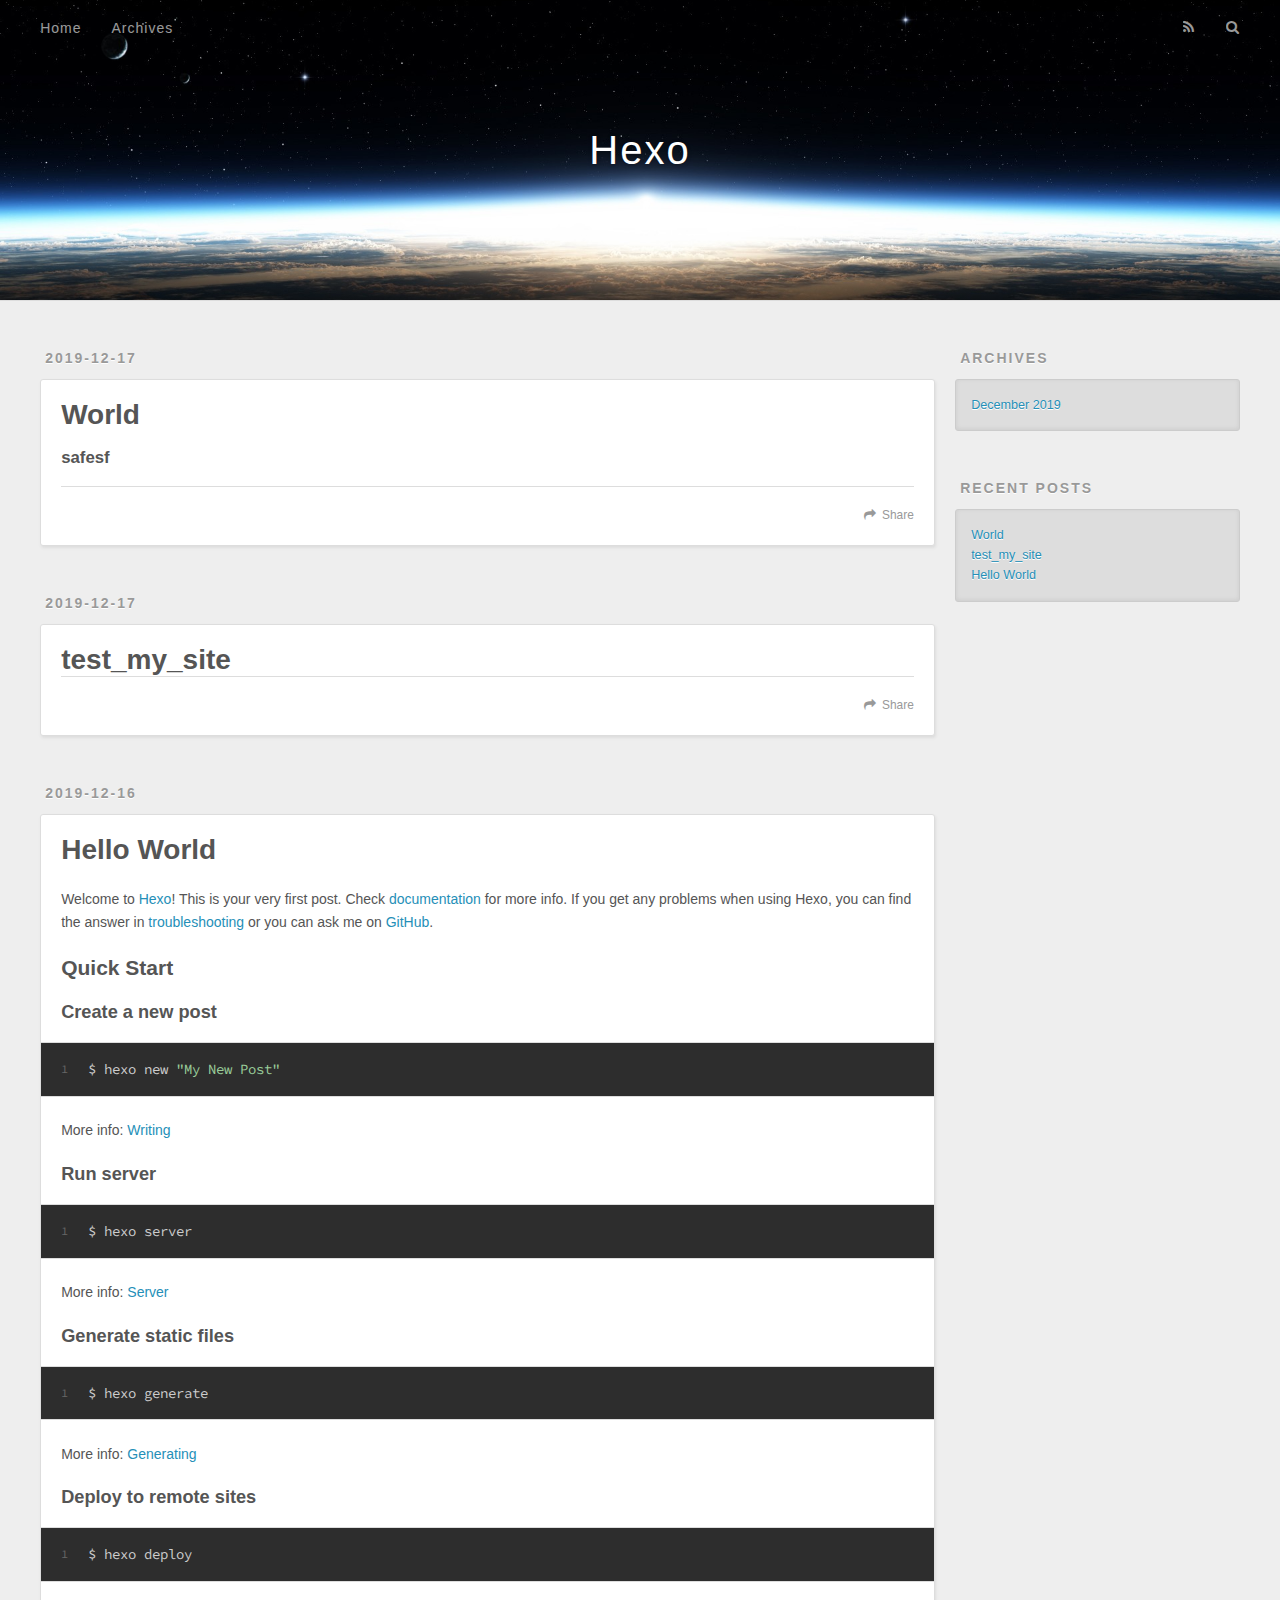
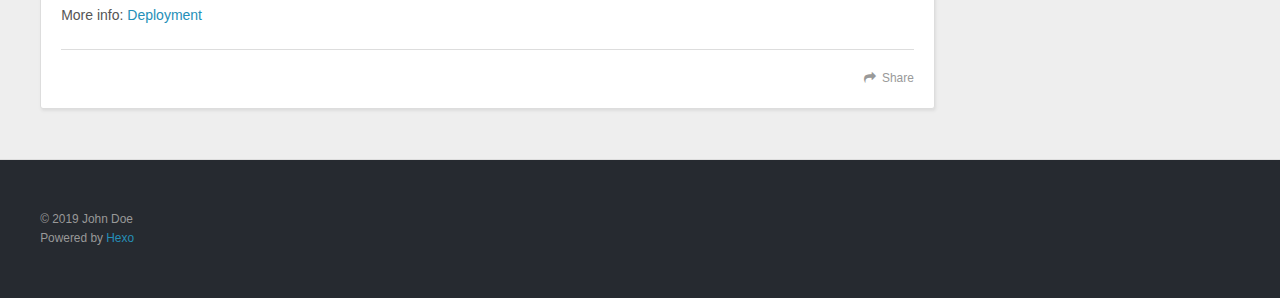
==== commit 59c58eaf: "Site updated: 2019-12-17 13:02:25" ====
--- a/index.html
+++ b/index.html
@@ -64,6 +64,42 @@
       <div class="outer">
         <section id="main">
   
+    <article id="hello-World" class="article article-type-hello" itemscope itemprop="blogPost">
+  <div class="article-meta">
+    <a href="/2019/12/17/World/" class="article-date">
+  <time datetime="2019-12-17T04:16:55.000Z" itemprop="datePublished">2019-12-17</time>
+</a>
+    
+  </div>
+  <div class="article-inner">
+    
+    
+      <header class="article-header">
+        
+  
+    <h1 itemprop="name">
+      <a class="article-title" href="/2019/12/17/World/">World</a>
+    </h1>
+  
+
+      </header>
+    
+    <div class="article-entry" itemprop="articleBody">
+      
+        <h4 id="safesf"><a href="#safesf" class="headerlink" title="safesf"></a>safesf</h4>
+      
+    </div>
+    <footer class="article-footer">
+      <a data-url="http://yoursite.com/2019/12/17/World/" data-id="ck49ehjkq0000f0uu8lze70gc" class="article-share-link">Share</a>
+      
+      
+    </footer>
+  </div>
+  
+</article>
+
+
+  
     <article id="post-test-my-site" class="article article-type-post" itemscope itemprop="blogPost">
   <div class="article-meta">
     <a href="/2019/12/17/test-my-site/" class="article-date">
@@ -180,6 +216,10 @@
       <ul>
         
           <li>
+            <a href="/2019/12/17/World/">World</a>
+          </li>
+        
+          <li>
             <a href="/2019/12/17/test-my-site/">test_my_site</a>
           </li>
         
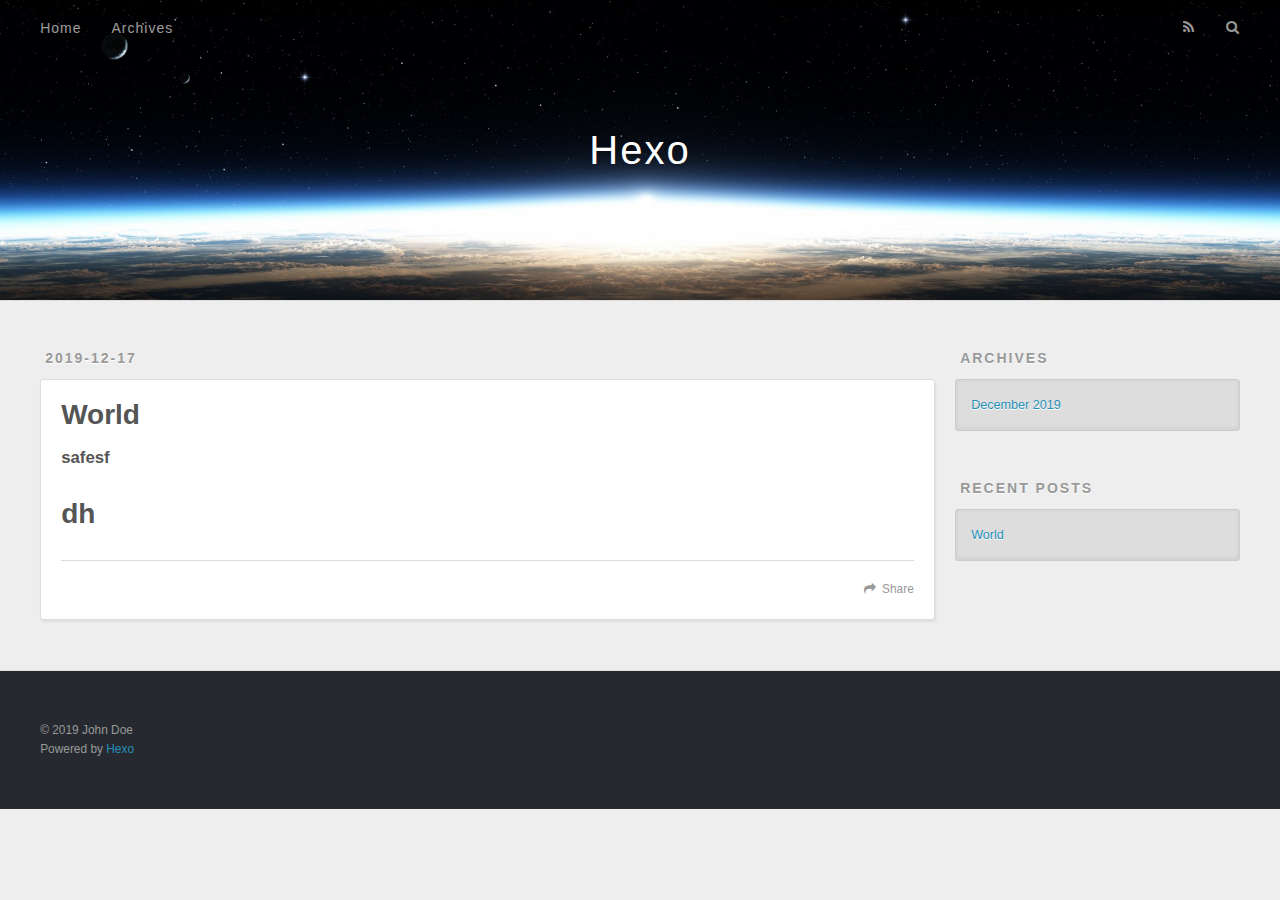
==== commit 67b07219: "Site updated: 2019-12-17 13:13:01" ====
--- a/index.html
+++ b/index.html
@@ -86,96 +86,11 @@
     
     <div class="article-entry" itemprop="articleBody">
       
-        <h4 id="safesf"><a href="#safesf" class="headerlink" title="safesf"></a>safesf</h4>
+        <h4 id="safesf"><a href="#safesf" class="headerlink" title="safesf"></a>safesf</h4><h1 id="dh"><a href="#dh" class="headerlink" title="dh"></a>dh</h1>
       
     </div>
     <footer class="article-footer">
       <a data-url="http://yoursite.com/2019/12/17/World/" data-id="ck49ehjkq0000f0uu8lze70gc" class="article-share-link">Share</a>
-      
-      
-    </footer>
-  </div>
-  
-</article>
-
-
-  
-    <article id="post-test-my-site" class="article article-type-post" itemscope itemprop="blogPost">
-  <div class="article-meta">
-    <a href="/2019/12/17/test-my-site/" class="article-date">
-  <time datetime="2019-12-16T16:01:23.000Z" itemprop="datePublished">2019-12-17</time>
-</a>
-    
-  </div>
-  <div class="article-inner">
-    
-    
-      <header class="article-header">
-        
-  
-    <h1 itemprop="name">
-      <a class="article-title" href="/2019/12/17/test-my-site/">test_my_site</a>
-    </h1>
-  
-
-      </header>
-    
-    <div class="article-entry" itemprop="articleBody">
-      
-        
-      
-    </div>
-    <footer class="article-footer">
-      <a data-url="http://yoursite.com/2019/12/17/test-my-site/" data-id="ck48n86ll0001q8uu1xx79ei7" class="article-share-link">Share</a>
-      
-      
-    </footer>
-  </div>
-  
-</article>
-
-
-  
-    <article id="post-hello-world" class="article article-type-post" itemscope itemprop="blogPost">
-  <div class="article-meta">
-    <a href="/2019/12/16/hello-world/" class="article-date">
-  <time datetime="2019-12-16T15:44:11.142Z" itemprop="datePublished">2019-12-16</time>
-</a>
-    
-  </div>
-  <div class="article-inner">
-    
-    
-      <header class="article-header">
-        
-  
-    <h1 itemprop="name">
-      <a class="article-title" href="/2019/12/16/hello-world/">Hello World</a>
-    </h1>
-  
-
-      </header>
-    
-    <div class="article-entry" itemprop="articleBody">
-      
-        <p>Welcome to <a href="https://hexo.io/" target="_blank" rel="noopener">Hexo</a>! This is your very first post. Check <a href="https://hexo.io/docs/" target="_blank" rel="noopener">documentation</a> for more info. If you get any problems when using Hexo, you can find the answer in <a href="https://hexo.io/docs/troubleshooting.html" target="_blank" rel="noopener">troubleshooting</a> or you can ask me on <a href="https://github.com/hexojs/hexo/issues" target="_blank" rel="noopener">GitHub</a>.</p>
-<h2 id="Quick-Start"><a href="#Quick-Start" class="headerlink" title="Quick Start"></a>Quick Start</h2><h3 id="Create-a-new-post"><a href="#Create-a-new-post" class="headerlink" title="Create a new post"></a>Create a new post</h3><figure class="highlight bash"><table><tr><td class="gutter"><pre><span class="line">1</span><br></pre></td><td class="code"><pre><span class="line">$ hexo new <span class="string">"My New Post"</span></span><br></pre></td></tr></table></figure>
-
-<p>More info: <a href="https://hexo.io/docs/writing.html" target="_blank" rel="noopener">Writing</a></p>
-<h3 id="Run-server"><a href="#Run-server" class="headerlink" title="Run server"></a>Run server</h3><figure class="highlight bash"><table><tr><td class="gutter"><pre><span class="line">1</span><br></pre></td><td class="code"><pre><span class="line">$ hexo server</span><br></pre></td></tr></table></figure>
-
-<p>More info: <a href="https://hexo.io/docs/server.html" target="_blank" rel="noopener">Server</a></p>
-<h3 id="Generate-static-files"><a href="#Generate-static-files" class="headerlink" title="Generate static files"></a>Generate static files</h3><figure class="highlight bash"><table><tr><td class="gutter"><pre><span class="line">1</span><br></pre></td><td class="code"><pre><span class="line">$ hexo generate</span><br></pre></td></tr></table></figure>
-
-<p>More info: <a href="https://hexo.io/docs/generating.html" target="_blank" rel="noopener">Generating</a></p>
-<h3 id="Deploy-to-remote-sites"><a href="#Deploy-to-remote-sites" class="headerlink" title="Deploy to remote sites"></a>Deploy to remote sites</h3><figure class="highlight bash"><table><tr><td class="gutter"><pre><span class="line">1</span><br></pre></td><td class="code"><pre><span class="line">$ hexo deploy</span><br></pre></td></tr></table></figure>
-
-<p>More info: <a href="https://hexo.io/docs/one-command-deployment.html" target="_blank" rel="noopener">Deployment</a></p>
-
-      
-    </div>
-    <footer class="article-footer">
-      <a data-url="http://yoursite.com/2019/12/16/hello-world/" data-id="ck48n86le0000q8uuc3kq2ok9" class="article-share-link">Share</a>
       
       
     </footer>
@@ -217,14 +132,6 @@
         
           <li>
             <a href="/2019/12/17/World/">World</a>
-          </li>
-        
-          <li>
-            <a href="/2019/12/17/test-my-site/">test_my_site</a>
-          </li>
-        
-          <li>
-            <a href="/2019/12/16/hello-world/">Hello World</a>
           </li>
         
       </ul>
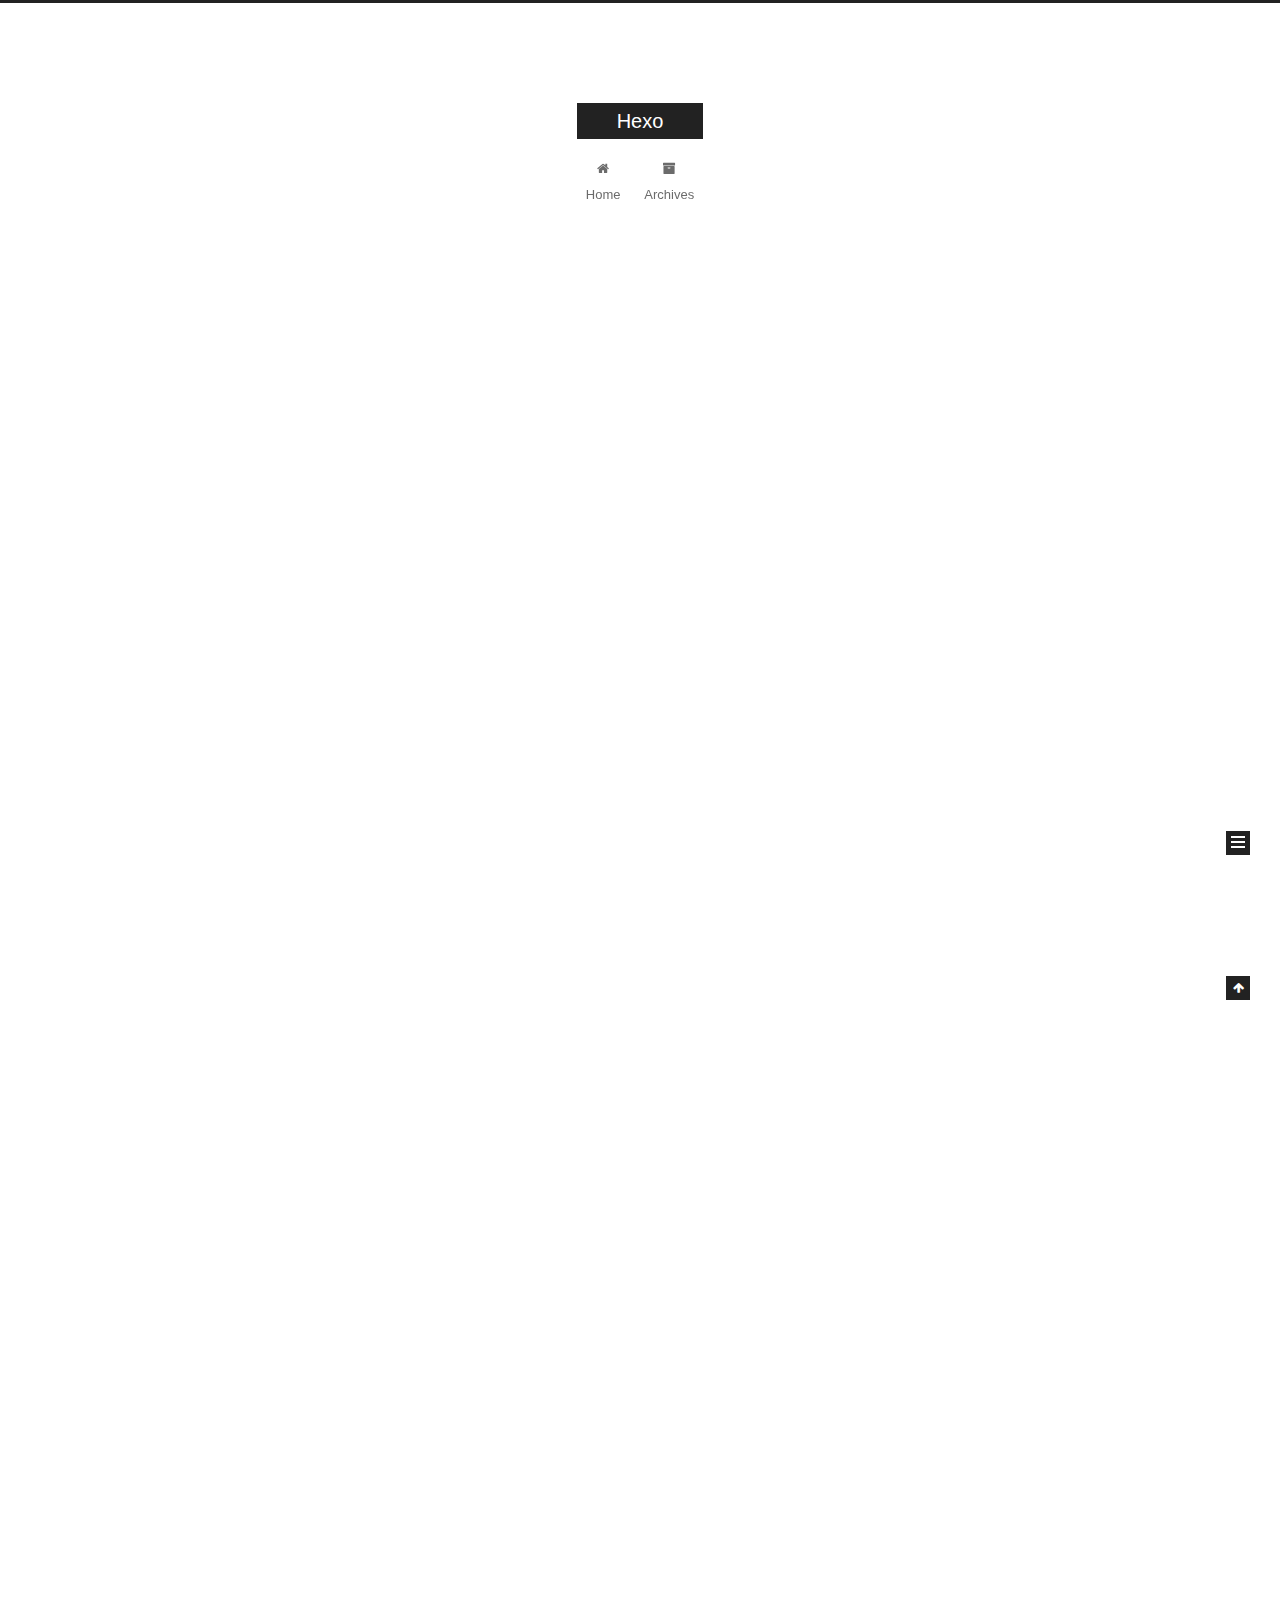
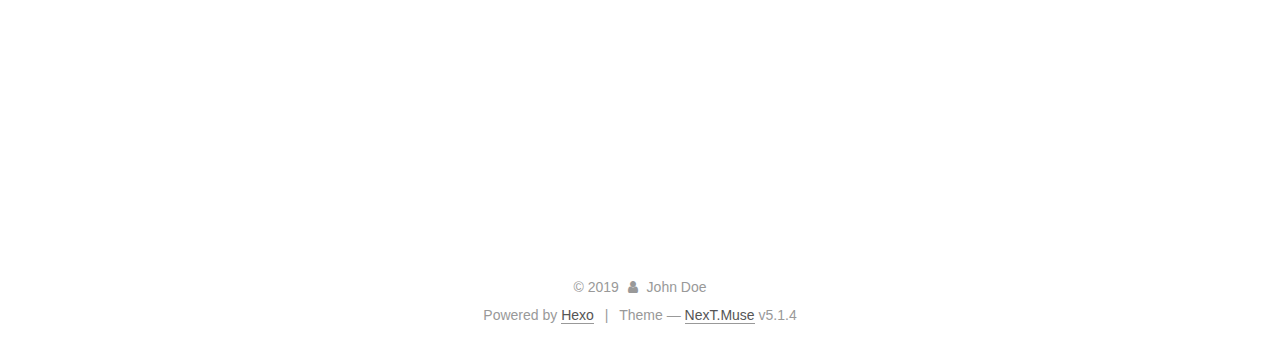
==== commit 758c1c7f: "Site updated: 2019-12-17 14:28:02" ====
--- a/index.html
+++ b/index.html
@@ -1,183 +1,858 @@
 <!DOCTYPE html>
-<html>
+
+
+
+  
+
+
+<html class="theme-next muse use-motion" lang="en">
 <head>
-  <meta charset="utf-8">
-  
-
-  
-  <title>Hexo</title>
-  <meta name="viewport" content="width=device-width, initial-scale=1, maximum-scale=1">
-  <meta property="og:type" content="website">
+  <meta charset="UTF-8"/>
+<meta http-equiv="X-UA-Compatible" content="IE=edge" />
+<meta name="viewport" content="width=device-width, initial-scale=1, maximum-scale=1"/>
+<meta name="theme-color" content="#222">
+
+
+
+
+
+
+
+
+
+<meta http-equiv="Cache-Control" content="no-transform" />
+<meta http-equiv="Cache-Control" content="no-siteapp" />
+
+
+
+
+
+
+
+
+
+
+
+
+
+
+
+
+  
+  
+  <link href="/lib/fancybox/source/jquery.fancybox.css?v=2.1.5" rel="stylesheet" type="text/css" />
+
+
+
+
+
+
+
+<link href="/lib/font-awesome/css/font-awesome.min.css?v=4.6.2" rel="stylesheet" type="text/css" />
+
+<link href="/css/main.css?v=5.1.4" rel="stylesheet" type="text/css" />
+
+
+  <link rel="apple-touch-icon" sizes="180x180" href="/images/apple-touch-icon-next.png?v=5.1.4">
+
+
+  <link rel="icon" type="image/png" sizes="32x32" href="/images/favicon-32x32-next.png?v=5.1.4">
+
+
+  <link rel="icon" type="image/png" sizes="16x16" href="/images/favicon-16x16-next.png?v=5.1.4">
+
+
+  <link rel="mask-icon" href="/images/logo.svg?v=5.1.4" color="#222">
+
+
+
+
+
+  <meta name="keywords" content="Hexo, NexT" />
+
+
+
+
+
+
+
+
+
+
+<meta property="og:type" content="website">
 <meta property="og:title" content="Hexo">
 <meta property="og:url" content="http:&#x2F;&#x2F;yoursite.com&#x2F;index.html">
 <meta property="og:site_name" content="Hexo">
 <meta property="og:locale" content="en_US">
 <meta property="article:author" content="John Doe">
 <meta name="twitter:card" content="summary">
-  
-    <link rel="alternate" href="/atom.xml" title="Hexo" type="application/atom+xml">
-  
-  
-    <link rel="icon" href="/favicon.png">
-  
-  
-    <link href="//fonts.googleapis.com/css?family=Source+Code+Pro" rel="stylesheet" type="text/css">
-  
-  
-<link rel="stylesheet" href="/css/style.css">
+
+
+
+<script type="text/javascript" id="hexo.configurations">
+  var NexT = window.NexT || {};
+  var CONFIG = {
+    root: '/',
+    scheme: 'Muse',
+    version: '5.1.4',
+    sidebar: {"position":"left","display":"post","offset":12,"b2t":false,"scrollpercent":false,"onmobile":false},
+    fancybox: true,
+    tabs: true,
+    motion: {"enable":true,"async":false,"transition":{"post_block":"fadeIn","post_header":"slideDownIn","post_body":"slideDownIn","coll_header":"slideLeftIn","sidebar":"slideUpIn"}},
+    duoshuo: {
+      userId: '0',
+      author: 'Author'
+    },
+    algolia: {
+      applicationID: '',
+      apiKey: '',
+      indexName: '',
+      hits: {"per_page":10},
+      labels: {"input_placeholder":"Search for Posts","hits_empty":"We didn't find any results for the search: ${query}","hits_stats":"${hits} results found in ${time} ms"}
+    }
+  };
+</script>
+
+
+
+  <link rel="canonical" href="http://yoursite.com/"/>
+
+
+
+
+
+  <title>Hexo</title>
+  
+
+
+
+
+
+
+
 
 <meta name="generator" content="Hexo 4.1.1"></head>
 
-<body>
-  <div id="container">
-    <div id="wrap">
-      <header id="header">
-  <div id="banner"></div>
-  <div id="header-outer" class="outer">
-    <div id="header-title" class="inner">
-      <h1 id="logo-wrap">
-        <a href="/" id="logo">Hexo</a>
-      </h1>
-      
+<body itemscope itemtype="http://schema.org/WebPage" lang="en">
+
+  
+  
+    
+  
+
+  <div class="container sidebar-position-left 
+  page-home">
+    <div class="headband"></div>
+
+    <header id="header" class="header" itemscope itemtype="http://schema.org/WPHeader">
+      <div class="header-inner"><div class="site-brand-wrapper">
+  <div class="site-meta ">
+    
+
+    <div class="custom-logo-site-title">
+      <a href="/"  class="brand" rel="start">
+        <span class="logo-line-before"><i></i></span>
+        <span class="site-title">Hexo</span>
+        <span class="logo-line-after"><i></i></span>
+      </a>
     </div>
-    <div id="header-inner" class="inner">
-      <nav id="main-nav">
-        <a id="main-nav-toggle" class="nav-icon"></a>
-        
-          <a class="main-nav-link" href="/">Home</a>
-        
-          <a class="main-nav-link" href="/archives">Archives</a>
-        
-      </nav>
-      <nav id="sub-nav">
-        
-          <a id="nav-rss-link" class="nav-icon" href="/atom.xml" title="RSS Feed"></a>
-        
-        <a id="nav-search-btn" class="nav-icon" title="Search"></a>
-      </nav>
-      <div id="search-form-wrap">
-        <form action="//google.com/search" method="get" accept-charset="UTF-8" class="search-form"><input type="search" name="q" class="search-form-input" placeholder="Search"><button type="submit" class="search-form-submit">&#xF002;</button><input type="hidden" name="sitesearch" value="http://yoursite.com"></form>
-      </div>
+      
+        <p class="site-subtitle"></p>
+      
+  </div>
+
+  <div class="site-nav-toggle">
+    <button>
+      <span class="btn-bar"></span>
+      <span class="btn-bar"></span>
+      <span class="btn-bar"></span>
+    </button>
+  </div>
+</div>
+
+<nav class="site-nav">
+  
+
+  
+    <ul id="menu" class="menu">
+      
+        
+        <li class="menu-item menu-item-home">
+          <a href="/%20" rel="section">
+            
+              <i class="menu-item-icon fa fa-fw fa-home"></i> <br />
+            
+            Home
+          </a>
+        </li>
+      
+        
+        <li class="menu-item menu-item-archives">
+          <a href="/archives/%20" rel="section">
+            
+              <i class="menu-item-icon fa fa-fw fa-archive"></i> <br />
+            
+            Archives
+          </a>
+        </li>
+      
+
+      
+    </ul>
+  
+
+  
+</nav>
+
+
+
+ </div>
+    </header>
+
+    <main id="main" class="main">
+      <div class="main-inner">
+        <div class="content-wrap">
+          <div id="content" class="content">
+            
+  <section id="posts" class="posts-expand">
+    
+      
+
+  
+
+  
+  
+  
+
+  <article class="post post-type-normal" itemscope itemtype="http://schema.org/Article">
+  
+  
+  
+  <div class="post-block">
+    <link itemprop="mainEntityOfPage" href="http://yoursite.com/2019/12/17/World/">
+
+    <span hidden itemprop="author" itemscope itemtype="http://schema.org/Person">
+      <meta itemprop="name" content="John Doe">
+      <meta itemprop="description" content="">
+      <meta itemprop="image" content="/images/avatar.gif">
+    </span>
+
+    <span hidden itemprop="publisher" itemscope itemtype="http://schema.org/Organization">
+      <meta itemprop="name" content="Hexo">
+    </span>
+
+    
+      <header class="post-header">
+
+        
+        
+          <h1 class="post-title" itemprop="name headline">
+                
+                <a class="post-title-link" href="/2019/12/17/World/" itemprop="url">World</a></h1>
+        
+
+        <div class="post-meta">
+          <span class="post-time">
+            
+              <span class="post-meta-item-icon">
+                <i class="fa fa-calendar-o"></i>
+              </span>
+              
+                <span class="post-meta-item-text">Posted on</span>
+              
+              <time title="Post created" itemprop="dateCreated datePublished" datetime="2019-12-17T12:16:55+08:00">
+                2019-12-17
+              </time>
+            
+
+            
+
+            
+          </span>
+
+          
+
+          
+            
+          
+
+          
+          
+
+          
+
+          
+
+          
+
+        </div>
+      </header>
+    
+
+    
+    
+    
+    <div class="post-body" itemprop="articleBody">
+
+      
+      
+
+      
+        
+          
+            <h4 id="safesf"><a href="#safesf" class="headerlink" title="safesf"></a>safesf</h4><h1 id="dh"><a href="#dh" class="headerlink" title="dh"></a>dh</h1>
+          
+        
+      
+    </div>
+    
+    
+    
+
+    
+
+    
+
+    
+
+    <footer class="post-footer">
+      
+
+      
+
+      
+
+      
+      
+        <div class="post-eof"></div>
+      
+    </footer>
+  </div>
+  
+  
+  
+  </article>
+
+
+    
+      
+
+  
+
+  
+  
+  
+
+  <article class="post post-type-normal" itemscope itemtype="http://schema.org/Article">
+  
+  
+  
+  <div class="post-block">
+    <link itemprop="mainEntityOfPage" href="http://yoursite.com/2019/12/17/test-my-site/">
+
+    <span hidden itemprop="author" itemscope itemtype="http://schema.org/Person">
+      <meta itemprop="name" content="John Doe">
+      <meta itemprop="description" content="">
+      <meta itemprop="image" content="/images/avatar.gif">
+    </span>
+
+    <span hidden itemprop="publisher" itemscope itemtype="http://schema.org/Organization">
+      <meta itemprop="name" content="Hexo">
+    </span>
+
+    
+      <header class="post-header">
+
+        
+        
+          <h1 class="post-title" itemprop="name headline">
+                
+                <a class="post-title-link" href="/2019/12/17/test-my-site/" itemprop="url">test_my_site</a></h1>
+        
+
+        <div class="post-meta">
+          <span class="post-time">
+            
+              <span class="post-meta-item-icon">
+                <i class="fa fa-calendar-o"></i>
+              </span>
+              
+                <span class="post-meta-item-text">Posted on</span>
+              
+              <time title="Post created" itemprop="dateCreated datePublished" datetime="2019-12-17T00:01:23+08:00">
+                2019-12-17
+              </time>
+            
+
+            
+
+            
+          </span>
+
+          
+
+          
+            
+          
+
+          
+          
+
+          
+
+          
+
+          
+
+        </div>
+      </header>
+    
+
+    
+    
+    
+    <div class="post-body" itemprop="articleBody">
+
+      
+      
+
+      
+        
+          
+            
+          
+        
+      
+    </div>
+    
+    
+    
+
+    
+
+    
+
+    
+
+    <footer class="post-footer">
+      
+
+      
+
+      
+
+      
+      
+        <div class="post-eof"></div>
+      
+    </footer>
+  </div>
+  
+  
+  
+  </article>
+
+
+    
+      
+
+  
+
+  
+  
+  
+
+  <article class="post post-type-normal" itemscope itemtype="http://schema.org/Article">
+  
+  
+  
+  <div class="post-block">
+    <link itemprop="mainEntityOfPage" href="http://yoursite.com/2019/12/16/hello-world/">
+
+    <span hidden itemprop="author" itemscope itemtype="http://schema.org/Person">
+      <meta itemprop="name" content="John Doe">
+      <meta itemprop="description" content="">
+      <meta itemprop="image" content="/images/avatar.gif">
+    </span>
+
+    <span hidden itemprop="publisher" itemscope itemtype="http://schema.org/Organization">
+      <meta itemprop="name" content="Hexo">
+    </span>
+
+    
+      <header class="post-header">
+
+        
+        
+          <h1 class="post-title" itemprop="name headline">
+                
+                <a class="post-title-link" href="/2019/12/16/hello-world/" itemprop="url">Hello World</a></h1>
+        
+
+        <div class="post-meta">
+          <span class="post-time">
+            
+              <span class="post-meta-item-icon">
+                <i class="fa fa-calendar-o"></i>
+              </span>
+              
+                <span class="post-meta-item-text">Posted on</span>
+              
+              <time title="Post created" itemprop="dateCreated datePublished" datetime="2019-12-16T23:44:11+08:00">
+                2019-12-16
+              </time>
+            
+
+            
+
+            
+          </span>
+
+          
+
+          
+            
+          
+
+          
+          
+
+          
+
+          
+
+          
+
+        </div>
+      </header>
+    
+
+    
+    
+    
+    <div class="post-body" itemprop="articleBody">
+
+      
+      
+
+      
+        
+          
+            <p>Welcome to <a href="https://hexo.io/" target="_blank" rel="noopener">Hexo</a>! This is your very first post. Check <a href="https://hexo.io/docs/" target="_blank" rel="noopener">documentation</a> for more info. If you get any problems when using Hexo, you can find the answer in <a href="https://hexo.io/docs/troubleshooting.html" target="_blank" rel="noopener">troubleshooting</a> or you can ask me on <a href="https://github.com/hexojs/hexo/issues" target="_blank" rel="noopener">GitHub</a>.</p>
+<h2 id="Quick-Start"><a href="#Quick-Start" class="headerlink" title="Quick Start"></a>Quick Start</h2><h3 id="Create-a-new-post"><a href="#Create-a-new-post" class="headerlink" title="Create a new post"></a>Create a new post</h3><figure class="highlight bash"><table><tr><td class="gutter"><pre><span class="line">1</span><br></pre></td><td class="code"><pre><span class="line">$ hexo new <span class="string">"My New Post"</span></span><br></pre></td></tr></table></figure>
+
+<p>More info: <a href="https://hexo.io/docs/writing.html" target="_blank" rel="noopener">Writing</a></p>
+<h3 id="Run-server"><a href="#Run-server" class="headerlink" title="Run server"></a>Run server</h3><figure class="highlight bash"><table><tr><td class="gutter"><pre><span class="line">1</span><br></pre></td><td class="code"><pre><span class="line">$ hexo server</span><br></pre></td></tr></table></figure>
+
+<p>More info: <a href="https://hexo.io/docs/server.html" target="_blank" rel="noopener">Server</a></p>
+<h3 id="Generate-static-files"><a href="#Generate-static-files" class="headerlink" title="Generate static files"></a>Generate static files</h3><figure class="highlight bash"><table><tr><td class="gutter"><pre><span class="line">1</span><br></pre></td><td class="code"><pre><span class="line">$ hexo generate</span><br></pre></td></tr></table></figure>
+
+<p>More info: <a href="https://hexo.io/docs/generating.html" target="_blank" rel="noopener">Generating</a></p>
+<h3 id="Deploy-to-remote-sites"><a href="#Deploy-to-remote-sites" class="headerlink" title="Deploy to remote sites"></a>Deploy to remote sites</h3><figure class="highlight bash"><table><tr><td class="gutter"><pre><span class="line">1</span><br></pre></td><td class="code"><pre><span class="line">$ hexo deploy</span><br></pre></td></tr></table></figure>
+
+<p>More info: <a href="https://hexo.io/docs/one-command-deployment.html" target="_blank" rel="noopener">Deployment</a></p>
+
+          
+        
+      
+    </div>
+    
+    
+    
+
+    
+
+    
+
+    
+
+    <footer class="post-footer">
+      
+
+      
+
+      
+
+      
+      
+        <div class="post-eof"></div>
+      
+    </footer>
+  </div>
+  
+  
+  
+  </article>
+
+
+    
+  </section>
+
+  
+
+
+          </div>
+          
+
+
+          
+
+        </div>
+        
+          
+  
+  <div class="sidebar-toggle">
+    <div class="sidebar-toggle-line-wrap">
+      <span class="sidebar-toggle-line sidebar-toggle-line-first"></span>
+      <span class="sidebar-toggle-line sidebar-toggle-line-middle"></span>
+      <span class="sidebar-toggle-line sidebar-toggle-line-last"></span>
     </div>
   </div>
-</header>
-      <div class="outer">
-        <section id="main">
-  
-    <article id="hello-World" class="article article-type-hello" itemscope itemprop="blogPost">
-  <div class="article-meta">
-    <a href="/2019/12/17/World/" class="article-date">
-  <time datetime="2019-12-17T04:16:55.000Z" itemprop="datePublished">2019-12-17</time>
-</a>
-    
+
+  <aside id="sidebar" class="sidebar">
+    
+    <div class="sidebar-inner">
+
+      
+
+      
+
+      <section class="site-overview-wrap sidebar-panel sidebar-panel-active">
+        <div class="site-overview">
+          <div class="site-author motion-element" itemprop="author" itemscope itemtype="http://schema.org/Person">
+            
+              <p class="site-author-name" itemprop="name">John Doe</p>
+              <p class="site-description motion-element" itemprop="description"></p>
+          </div>
+
+          <nav class="site-state motion-element">
+
+            
+              <div class="site-state-item site-state-posts">
+              
+                <a href="/archives/%20%7C%7C%20archive">
+              
+                  <span class="site-state-item-count">3</span>
+                  <span class="site-state-item-name">posts</span>
+                </a>
+              </div>
+            
+
+            
+
+            
+
+          </nav>
+
+          
+
+          
+
+          
+          
+
+          
+          
+
+          
+
+        </div>
+      </section>
+
+      
+
+      
+
+    </div>
+  </aside>
+
+
+        
+      </div>
+    </main>
+
+    <footer id="footer" class="footer">
+      <div class="footer-inner">
+        <div class="copyright">&copy; <span itemprop="copyrightYear">2019</span>
+  <span class="with-love">
+    <i class="fa fa-user"></i>
+  </span>
+  <span class="author" itemprop="copyrightHolder">John Doe</span>
+
+  
+</div>
+
+
+  <div class="powered-by">Powered by <a class="theme-link" target="_blank" href="https://hexo.io">Hexo</a></div>
+
+
+
+  <span class="post-meta-divider">|</span>
+
+
+
+  <div class="theme-info">Theme &mdash; <a class="theme-link" target="_blank" href="https://github.com/iissnan/hexo-theme-next">NexT.Muse</a> v5.1.4</div>
+
+
+
+
+        
+
+
+
+
+
+
+
+        
+      </div>
+    </footer>
+
+    
+      <div class="back-to-top">
+        <i class="fa fa-arrow-up"></i>
+        
+      </div>
+    
+
+    
+
   </div>
-  <div class="article-inner">
-    
-    
-      <header class="article-header">
-        
-  
-    <h1 itemprop="name">
-      <a class="article-title" href="/2019/12/17/World/">World</a>
-    </h1>
-  
-
-      </header>
-    
-    <div class="article-entry" itemprop="articleBody">
-      
-        <h4 id="safesf"><a href="#safesf" class="headerlink" title="safesf"></a>safesf</h4><h1 id="dh"><a href="#dh" class="headerlink" title="dh"></a>dh</h1>
-      
-    </div>
-    <footer class="article-footer">
-      <a data-url="http://yoursite.com/2019/12/17/World/" data-id="ck49ehjkq0000f0uu8lze70gc" class="article-share-link">Share</a>
-      
-      
-    </footer>
-  </div>
-  
-</article>
-
-
-  
-
-
-</section>
-        
-          <aside id="sidebar">
-  
-    
-
-  
-    
-
-  
-    
-  
-    
-  <div class="widget-wrap">
-    <h3 class="widget-title">Archives</h3>
-    <div class="widget">
-      <ul class="archive-list"><li class="archive-list-item"><a class="archive-list-link" href="/archives/2019/12/">December 2019</a></li></ul>
-    </div>
-  </div>
-
-
-  
-    
-  <div class="widget-wrap">
-    <h3 class="widget-title">Recent Posts</h3>
-    <div class="widget">
-      <ul>
-        
-          <li>
-            <a href="/2019/12/17/World/">World</a>
-          </li>
-        
-      </ul>
-    </div>
-  </div>
-
-  
-</aside>
-        
-      </div>
-      <footer id="footer">
-  
-  <div class="outer">
-    <div id="footer-info" class="inner">
-      &copy; 2019 John Doe<br>
-      Powered by <a href="http://hexo.io/" target="_blank">Hexo</a>
-    </div>
-  </div>
-</footer>
-    </div>
-    <nav id="mobile-nav">
-  
-    <a href="/" class="mobile-nav-link">Home</a>
-  
-    <a href="/archives" class="mobile-nav-link">Archives</a>
-  
-</nav>
-    
-
-<script src="//ajax.googleapis.com/ajax/libs/jquery/2.0.3/jquery.min.js"></script>
-
-
-  
-<link rel="stylesheet" href="/fancybox/jquery.fancybox.css">
-
-  
-<script src="/fancybox/jquery.fancybox.pack.js"></script>
-
-
-
-
-<script src="/js/script.js"></script>
-
-
-
-
-  </div>
+
+  
+
+<script type="text/javascript">
+  if (Object.prototype.toString.call(window.Promise) !== '[object Function]') {
+    window.Promise = null;
+  }
+</script>
+
+
+
+
+
+
+
+
+
+  
+
+
+
+
+
+
+
+
+
+
+
+
+  
+  
+    <script type="text/javascript" src="/lib/jquery/index.js?v=2.1.3"></script>
+  
+
+  
+  
+    <script type="text/javascript" src="/lib/fastclick/lib/fastclick.min.js?v=1.0.6"></script>
+  
+
+  
+  
+    <script type="text/javascript" src="/lib/jquery_lazyload/jquery.lazyload.js?v=1.9.7"></script>
+  
+
+  
+  
+    <script type="text/javascript" src="/lib/velocity/velocity.min.js?v=1.2.1"></script>
+  
+
+  
+  
+    <script type="text/javascript" src="/lib/velocity/velocity.ui.min.js?v=1.2.1"></script>
+  
+
+  
+  
+    <script type="text/javascript" src="/lib/fancybox/source/jquery.fancybox.pack.js?v=2.1.5"></script>
+  
+
+
+  
+
+
+  <script type="text/javascript" src="/js/src/utils.js?v=5.1.4"></script>
+
+  <script type="text/javascript" src="/js/src/motion.js?v=5.1.4"></script>
+
+
+
+  
+  
+
+  
+
+  
+
+
+  <script type="text/javascript" src="/js/src/bootstrap.js?v=5.1.4"></script>
+
+
+
+  
+
+
+  
+
+
+
+
+	
+
+
+
+
+
+  
+
+
+
+
+
+  
+
+
+
+
+
+
+
+
+
+
+
+
+  
+
+
+
+
+
+  
+
+  
+
+  
+
+  
+  
+
+  
+
+  
+
+  
+
 </body>
-</html>+</html>
--- a/css/main.css
+++ b/css/main.css
@@ -0,0 +1,2662 @@
+/* normalize.css v3.0.2 | MIT License | git.io/normalize */
+html {
+  font-family: sans-serif; /* 1 */
+  -ms-text-size-adjust: 100%; /* 2 */
+  -webkit-text-size-adjust: 100%; /* 2 */
+}
+body {
+  margin: 0;
+}
+article,
+aside,
+details,
+figcaption,
+figure,
+footer,
+header,
+hgroup,
+main,
+menu,
+nav,
+section,
+summary {
+  display: block;
+}
+audio,
+canvas,
+progress,
+video {
+  display: inline-block; /* 1 */
+  vertical-align: baseline; /* 2 */
+}
+audio:not([controls]) {
+  display: none;
+  height: 0;
+}
+[hidden],
+template {
+  display: none;
+}
+a {
+  background-color: transparent;
+}
+a:active,
+a:hover {
+  outline: 0;
+}
+abbr[title] {
+  border-bottom: 1px dotted;
+}
+b,
+strong {
+  font-weight: bold;
+}
+dfn {
+  font-style: italic;
+}
+h1 {
+  font-size: 2em;
+  margin: 0.67em 0;
+}
+mark {
+  background: #ff0;
+  color: #000;
+}
+small {
+  font-size: 80%;
+}
+sub,
+sup {
+  font-size: 75%;
+  line-height: 0;
+  position: relative;
+  vertical-align: baseline;
+}
+sup {
+  top: -0.5em;
+}
+sub {
+  bottom: -0.25em;
+}
+img {
+  border: 0;
+}
+svg:not(:root) {
+  overflow: hidden;
+}
+figure {
+  margin: 1em 40px;
+}
+hr {
+  -moz-box-sizing: content-box;
+  box-sizing: content-box;
+  height: 0;
+}
+pre {
+  overflow: auto;
+}
+code,
+kbd,
+pre,
+samp {
+  font-family: monospace, monospace;
+  font-size: 1em;
+}
+button,
+input,
+optgroup,
+select,
+textarea {
+  color: inherit; /* 1 */
+  font: inherit; /* 2 */
+  margin: 0; /* 3 */
+}
+button {
+  overflow: visible;
+}
+button,
+select {
+  text-transform: none;
+}
+button,
+html input[type="button"],
+input[type="reset"],
+input[type="submit"] {
+  -webkit-appearance: button; /* 2 */
+  cursor: pointer; /* 3 */
+}
+button[disabled],
+html input[disabled] {
+  cursor: default;
+}
+button::-moz-focus-inner,
+input::-moz-focus-inner {
+  border: 0;
+  padding: 0;
+}
+input {
+  line-height: normal;
+}
+input[type="checkbox"],
+input[type="radio"] {
+  box-sizing: border-box; /* 1 */
+  padding: 0; /* 2 */
+}
+input[type="number"]::-webkit-inner-spin-button,
+input[type="number"]::-webkit-outer-spin-button {
+  height: auto;
+}
+input[type="search"] {
+  -webkit-appearance: textfield; /* 1 */
+  -moz-box-sizing: content-box;
+  -webkit-box-sizing: content-box; /* 2 */
+  box-sizing: content-box;
+}
+input[type="search"]::-webkit-search-cancel-button,
+input[type="search"]::-webkit-search-decoration {
+  -webkit-appearance: none;
+}
+fieldset {
+  border: 1px solid #c0c0c0;
+  margin: 0 2px;
+  padding: 0.35em 0.625em 0.75em;
+}
+legend {
+  border: 0; /* 1 */
+  padding: 0; /* 2 */
+}
+textarea {
+  overflow: auto;
+}
+optgroup {
+  font-weight: bold;
+}
+table {
+  border-collapse: collapse;
+  border-spacing: 0;
+}
+td,
+th {
+  padding: 0;
+}
+::selection {
+  background: #262a30;
+  color: #fff;
+}
+body {
+  position: relative;
+  font-family: 'Lato', "PingFang SC", "Microsoft YaHei", sans-serif;
+  font-size: 14px;
+  line-height: 2;
+  color: #555;
+  background: #fff;
+}
+@media (max-width: 767px) {
+  body {
+    padding-right: 0 !important;
+  }
+}
+@media (min-width: 768px) and (max-width: 991px) {
+  body {
+    padding-right: 0 !important;
+  }
+}
+@media (min-width: 1600px) {
+  body {
+    font-size: 16px;
+  }
+}
+h1,
+h2,
+h3,
+h4,
+h5,
+h6 {
+  margin: 0;
+  padding: 0;
+  font-weight: bold;
+  line-height: 1.5;
+  font-family: 'Lato', "PingFang SC", "Microsoft YaHei", sans-serif;
+}
+h2,
+h3,
+h4,
+h5,
+h6 {
+  margin: 20px 0 15px;
+}
+h1 {
+  font-size: 22px;
+}
+@media (max-width: 767px) {
+  h1 {
+    font-size: 18px;
+  }
+}
+h2 {
+  font-size: 20px;
+}
+@media (max-width: 767px) {
+  h2 {
+    font-size: 16px;
+  }
+}
+h3 {
+  font-size: 18px;
+}
+@media (max-width: 767px) {
+  h3 {
+    font-size: 14px;
+  }
+}
+h4 {
+  font-size: 16px;
+}
+@media (max-width: 767px) {
+  h4 {
+    font-size: 12px;
+  }
+}
+h5 {
+  font-size: 14px;
+}
+@media (max-width: 767px) {
+  h5 {
+    font-size: 10px;
+  }
+}
+h6 {
+  font-size: 12px;
+}
+@media (max-width: 767px) {
+  h6 {
+    font-size: 8px;
+  }
+}
+p {
+  margin: 0 0 20px 0;
+}
+a {
+  color: #555;
+  text-decoration: none;
+  outline: none;
+  border-bottom: 1px solid #999;
+  word-wrap: break-word;
+}
+a:hover {
+  color: #222;
+  border-bottom-color: #222;
+}
+blockquote {
+  margin: 0;
+  padding: 0;
+}
+img {
+  display: block;
+  margin: auto;
+  max-width: 100%;
+  height: auto;
+}
+hr {
+  margin: 40px 0;
+  height: 3px;
+  border: none;
+  background-color: #ddd;
+  background-image: repeating-linear-gradient(-45deg, #fff, #fff 4px, transparent 4px, transparent 8px);
+}
+blockquote {
+  padding: 0 15px;
+  color: #666;
+  border-left: 4px solid #ddd;
+}
+blockquote cite::before {
+  content: "-";
+  padding: 0 5px;
+}
+dt {
+  font-weight: 700;
+}
+dd {
+  margin: 0;
+  padding: 0;
+}
+kbd {
+  border: 1px solid #ccc;
+  border-radius: 0.2em;
+  box-shadow: 0.1em 0.1em 0.2em rgba(0,0,0,0.1);
+  background-color: #f9f9f9;
+  font-family: inherit;
+  background-image: -webkit-linear-gradient(top, #eee, #fff, #eee);
+  padding: 0.1em 0.3em;
+  white-space: nowrap;
+}
+.text-left {
+  text-align: left;
+}
+.text-center {
+  text-align: center;
+}
+.text-right {
+  text-align: right;
+}
+.text-justify {
+  text-align: justify;
+}
+.text-nowrap {
+  white-space: nowrap;
+}
+.text-lowercase {
+  text-transform: lowercase;
+}
+.text-uppercase {
+  text-transform: uppercase;
+}
+.text-capitalize {
+  text-transform: capitalize;
+}
+.center-block {
+  display: block;
+  margin-left: auto;
+  margin-right: auto;
+}
+.clearfix:before,
+.clearfix:after {
+  content: " ";
+  display: table;
+}
+.clearfix:after {
+  clear: both;
+}
+.pullquote {
+  width: 45%;
+}
+.pullquote.left {
+  float: left;
+  margin-left: 5px;
+  margin-right: 10px;
+}
+.pullquote.right {
+  float: right;
+  margin-left: 10px;
+  margin-right: 5px;
+}
+.affix.affix.affix {
+  position: fixed;
+}
+.translation {
+  margin-top: -20px;
+  font-size: 14px;
+  color: #999;
+}
+.scrollbar-measure {
+  width: 100px;
+  height: 100px;
+  overflow: scroll;
+  position: absolute;
+  top: -9999px;
+}
+.use-motion .motion-element {
+  opacity: 0;
+}
+table {
+  margin: 20px 0;
+  width: 100%;
+  border-collapse: collapse;
+  border-spacing: 0;
+  border: 1px solid #ddd;
+  font-size: 14px;
+  table-layout: fixed;
+  word-wrap: break-all;
+}
+table>tbody>tr:nth-of-type(odd) {
+  background-color: #f9f9f9;
+}
+table>tbody>tr:hover {
+  background-color: #f5f5f5;
+}
+caption,
+th,
+td {
+  padding: 8px;
+  text-align: left;
+  vertical-align: middle;
+  font-weight: normal;
+}
+th,
+td {
+  border-bottom: 3px solid #ddd;
+  border-right: 1px solid #eee;
+}
+th {
+  padding-bottom: 10px;
+  font-weight: 700;
+}
+td {
+  border-bottom-width: 1px;
+}
+html,
+body {
+  height: 100%;
+}
+.container {
+  position: relative;
+  min-height: 100%;
+}
+.header-inner {
+  margin: 0 auto;
+  padding: 100px 0 70px;
+  width: 700px;
+}
+@media (min-width: 1600px) {
+  .container .header-inner {
+    width: 900px;
+  }
+}
+.main {
+  padding-bottom: 150px;
+}
+.main-inner {
+  margin: 0 auto;
+  width: 700px;
+}
+@media (min-width: 1600px) {
+  .container .main-inner {
+    width: 900px;
+  }
+}
+.footer {
+  position: absolute;
+  left: 0;
+  bottom: 0;
+  width: 100%;
+  min-height: 50px;
+}
+.footer-inner {
+  box-sizing: border-box;
+  margin: 20px auto;
+  width: 700px;
+}
+@media (min-width: 1600px) {
+  .container .footer-inner {
+    width: 900px;
+  }
+}
+pre,
+.highlight {
+  overflow: auto;
+  margin: 20px 0;
+  padding: 0;
+  font-size: 13px;
+  color: #4d4d4c;
+  background: #f7f7f7;
+  line-height: 1.6;
+}
+pre,
+code {
+  font-family: consolas, Menlo, "PingFang SC", "Microsoft YaHei", monospace;
+}
+code {
+  padding: 2px 4px;
+  word-wrap: break-word;
+  color: #555;
+  background: #eee;
+  border-radius: 3px;
+  font-size: 13px;
+}
+pre {
+  padding: 10px;
+}
+pre code {
+  padding: 0;
+  color: #4d4d4c;
+  background: none;
+  text-shadow: none;
+}
+.highlight {
+  border-radius: 1px;
+}
+.highlight pre {
+  border: none;
+  margin: 0;
+  padding: 10px 0;
+}
+.highlight table {
+  margin: 0;
+  width: auto;
+  border: none;
+}
+.highlight td {
+  border: none;
+  padding: 0;
+}
+.highlight figcaption {
+  font-size: 1em;
+  color: #4d4d4c;
+  line-height: 1em;
+  margin-bottom: 1em;
+}
+.highlight figcaption:before,
+.highlight figcaption:after {
+  content: " ";
+  display: table;
+}
+.highlight figcaption:after {
+  clear: both;
+}
+.highlight figcaption a {
+  float: right;
+  color: #4d4d4c;
+}
+.highlight figcaption a:hover {
+  border-bottom-color: #4d4d4c;
+}
+.highlight .gutter pre {
+  padding-left: 10px;
+  padding-right: 10px;
+  color: #869194;
+  text-align: right;
+  background-color: #eff2f3;
+}
+.highlight .code pre {
+  width: 100%;
+  padding-left: 10px;
+  padding-right: 10px;
+  background-color: #f7f7f7;
+}
+.highlight .line {
+  height: 20px;
+}
+.gutter {
+  -webkit-user-select: none;
+  -moz-user-select: none;
+  -ms-user-select: none;
+  user-select: none;
+}
+.gist table {
+  width: auto;
+}
+.gist table td {
+  border: none;
+}
+pre .deletion {
+  background: #fdd;
+}
+pre .addition {
+  background: #dfd;
+}
+pre .meta {
+  color: #8959a8;
+}
+pre .comment {
+  color: #8e908c;
+}
+pre .variable,
+pre .attribute,
+pre .tag,
+pre .regexp,
+pre .ruby .constant,
+pre .xml .tag .title,
+pre .xml .pi,
+pre .xml .doctype,
+pre .html .doctype,
+pre .css .id,
+pre .css .class,
+pre .css .pseudo {
+  color: #c82829;
+}
+pre .number,
+pre .preprocessor,
+pre .built_in,
+pre .literal,
+pre .params,
+pre .constant,
+pre .command {
+  color: #f5871f;
+}
+pre .ruby .class .title,
+pre .css .rules .attribute,
+pre .string,
+pre .value,
+pre .inheritance,
+pre .header,
+pre .ruby .symbol,
+pre .xml .cdata,
+pre .special,
+pre .number,
+pre .formula {
+  color: #718c00;
+}
+pre .title,
+pre .css .hexcolor {
+  color: #3e999f;
+}
+pre .function,
+pre .python .decorator,
+pre .python .title,
+pre .ruby .function .title,
+pre .ruby .title .keyword,
+pre .perl .sub,
+pre .javascript .title,
+pre .coffeescript .title {
+  color: #4271ae;
+}
+pre .keyword,
+pre .javascript .function {
+  color: #8959a8;
+}
+.full-image.full-image.full-image.full-image {
+  border: none;
+  max-width: 100%;
+  width: auto;
+  margin: 20px auto 25px;
+}
+@media (min-width: 992px) {
+  .full-image.full-image.full-image.full-image {
+    max-width: none;
+    width: 110%;
+    margin: 25px -5%;
+  }
+}
+.blockquote-center,
+.page-home .post-type-quote blockquote,
+.page-post-detail .post-type-quote blockquote {
+  position: relative;
+  margin: 40px 0;
+  padding: 0;
+  border-left: none;
+  text-align: center;
+}
+.blockquote-center::before,
+.page-home .post-type-quote blockquote::before,
+.page-post-detail .post-type-quote blockquote::before,
+.blockquote-center::after,
+.page-home .post-type-quote blockquote::after,
+.page-post-detail .post-type-quote blockquote::after {
+  position: absolute;
+  content: ' ';
+  display: block;
+  width: 100%;
+  height: 24px;
+  opacity: 0.2;
+  background-repeat: no-repeat;
+  background-position: 0 -6px;
+  background-size: 22px 22px;
+}
+.blockquote-center::before,
+.page-home .post-type-quote blockquote::before,
+.page-post-detail .post-type-quote blockquote::before {
+  top: -20px;
+  background-image: url("../images/quote-l.svg");
+  border-top: 1px solid #ccc;
+}
+.blockquote-center::after,
+.page-home .post-type-quote blockquote::after,
+.page-post-detail .post-type-quote blockquote::after {
+  bottom: -20px;
+  background-image: url("../images/quote-r.svg");
+  border-bottom: 1px solid #ccc;
+  background-position: 100% 8px;
+}
+.blockquote-center p,
+.page-home .post-type-quote blockquote p,
+.page-post-detail .post-type-quote blockquote p,
+.blockquote-center div,
+.page-home .post-type-quote blockquote div,
+.page-post-detail .post-type-quote blockquote div {
+  text-align: center;
+}
+.post .post-body .group-picture img {
+  box-sizing: border-box;
+  padding: 0 3px;
+  border: none;
+}
+.post .group-picture-row {
+  overflow: hidden;
+  margin-top: 6px;
+}
+.post .group-picture-row:first-child {
+  margin-top: 0;
+}
+.post .group-picture-column {
+  float: left;
+}
+.page-post-detail .post-body .group-picture-column {
+  float: none;
+  margin-top: 10px;
+  width: auto !important;
+}
+.page-post-detail .post-body .group-picture-column img {
+  margin: 0 auto;
+}
+.page-archive .group-picture-container {
+  overflow: hidden;
+}
+.page-archive .group-picture-row {
+  float: left;
+}
+.page-archive .group-picture-row:first-child {
+  margin-top: 6px;
+}
+.page-archive .group-picture-column {
+  max-width: 150px;
+  max-height: 150px;
+}
+.post-body .note {
+  position: relative;
+  padding: 15px;
+  margin-bottom: 20px;
+  border: 1px solid #eee;
+  border-left-width: 5px;
+  border-radius: 3px;
+}
+.post-body .note h2,
+.post-body .note h3,
+.post-body .note h4,
+.post-body .note h5,
+.post-body .note h6 {
+  margin-top: 0;
+  margin-bottom: 0;
+  border-bottom: initial;
+  padding-top: 0 !important;
+}
+.post-body .note p:first-child,
+.post-body .note ul:first-child,
+.post-body .note ol:first-child,
+.post-body .note table:first-child,
+.post-body .note pre:first-child,
+.post-body .note blockquote:first-child {
+  margin-top: 0;
+}
+.post-body .note p:last-child,
+.post-body .note ul:last-child,
+.post-body .note ol:last-child,
+.post-body .note table:last-child,
+.post-body .note pre:last-child,
+.post-body .note blockquote:last-child {
+  margin-bottom: 0;
+}
+.post-body .note.default {
+  border-left-color: #777;
+}
+.post-body .note.default h2,
+.post-body .note.default h3,
+.post-body .note.default h4,
+.post-body .note.default h5,
+.post-body .note.default h6 {
+  color: #777;
+}
+.post-body .note.primary {
+  border-left-color: #6f42c1;
+}
+.post-body .note.primary h2,
+.post-body .note.primary h3,
+.post-body .note.primary h4,
+.post-body .note.primary h5,
+.post-body .note.primary h6 {
+  color: #6f42c1;
+}
+.post-body .note.info {
+  border-left-color: #428bca;
+}
+.post-body .note.info h2,
+.post-body .note.info h3,
+.post-body .note.info h4,
+.post-body .note.info h5,
+.post-body .note.info h6 {
+  color: #428bca;
+}
+.post-body .note.success {
+  border-left-color: #5cb85c;
+}
+.post-body .note.success h2,
+.post-body .note.success h3,
+.post-body .note.success h4,
+.post-body .note.success h5,
+.post-body .note.success h6 {
+  color: #5cb85c;
+}
+.post-body .note.warning {
+  border-left-color: #f0ad4e;
+}
+.post-body .note.warning h2,
+.post-body .note.warning h3,
+.post-body .note.warning h4,
+.post-body .note.warning h5,
+.post-body .note.warning h6 {
+  color: #f0ad4e;
+}
+.post-body .note.danger {
+  border-left-color: #d9534f;
+}
+.post-body .note.danger h2,
+.post-body .note.danger h3,
+.post-body .note.danger h4,
+.post-body .note.danger h5,
+.post-body .note.danger h6 {
+  color: #d9534f;
+}
+.post-body .label {
+  display: inline;
+  padding: 0 2px;
+  white-space: nowrap;
+}
+.post-body .label.default {
+  background-color: #f0f0f0;
+}
+.post-body .label.primary {
+  background-color: #efe6f7;
+}
+.post-body .label.info {
+  background-color: #e5f2f8;
+}
+.post-body .label.success {
+  background-color: #e7f4e9;
+}
+.post-body .label.warning {
+  background-color: #fcf6e1;
+}
+.post-body .label.danger {
+  background-color: #fae8eb;
+}
+.post-body .tabs {
+  position: relative;
+  display: block;
+  margin-bottom: 20px;
+  padding-top: 10px;
+}
+.post-body .tabs ul.nav-tabs {
+  margin: 0;
+  padding: 0;
+  display: flex;
+  margin-bottom: -1px;
+}
+@media (max-width: 413px) {
+  .post-body .tabs ul.nav-tabs {
+    display: block;
+    margin-bottom: 5px;
+  }
+}
+.post-body .tabs ul.nav-tabs li.tab {
+  list-style-type: none !important;
+  margin: 0 0.25em 0 0;
+  border-top: 3px solid transparent;
+  border-left: 1px solid transparent;
+  border-right: 1px solid transparent;
+}
+@media (max-width: 413px) {
+  .post-body .tabs ul.nav-tabs li.tab {
+    margin: initial;
+    border-top: 1px solid transparent;
+    border-left: 3px solid transparent;
+    border-right: 1px solid transparent;
+    border-bottom: 1px solid transparent;
+  }
+}
+.post-body .tabs ul.nav-tabs li.tab a {
+  outline: 0;
+  border-bottom: initial;
+  display: block;
+  line-height: 1.8em;
+  padding: 0.25em 0.75em;
+  transition-duration: 0.2s;
+  transition-timing-function: ease-out;
+  transition-delay: 0s;
+}
+.post-body .tabs ul.nav-tabs li.tab a i {
+  width: 1.285714285714286em;
+}
+.post-body .tabs ul.nav-tabs li.tab.active {
+  border-top: 3px solid #fc6423;
+  border-left: 1px solid #ddd;
+  border-right: 1px solid #ddd;
+  background-color: #fff;
+}
+@media (max-width: 413px) {
+  .post-body .tabs ul.nav-tabs li.tab.active {
+    border-top: 1px solid #ddd;
+    border-left: 3px solid #fc6423;
+    border-right: 1px solid #ddd;
+    border-bottom: 1px solid #ddd;
+  }
+}
+.post-body .tabs ul.nav-tabs li.tab.active a {
+  cursor: default;
+  color: #555;
+}
+.post-body .tabs .tab-content {
+  background-color: #fff;
+}
+.post-body .tabs .tab-content .tab-pane {
+  border: 1px solid #ddd;
+  padding: 20px 20px 0 20px;
+}
+.post-body .tabs .tab-content .tab-pane:not(.active) {
+  display: none !important;
+}
+.post-body .tabs .tab-content .tab-pane.active {
+  display: block !important;
+}
+.btn {
+  display: inline-block;
+  padding: 0 20px;
+  font-size: 14px;
+  color: #fff;
+  background: #222;
+  border: 2px solid #222;
+  text-decoration: none;
+  border-radius: 0;
+  transition-property: background-color;
+  transition-duration: 0.2s;
+  transition-timing-function: ease-in-out;
+  transition-delay: 0s;
+  line-height: 2;
+}
+.btn:hover {
+  border-color: #222;
+  color: #222;
+  background: #fff;
+}
+.btn +.btn {
+  margin: 0 0 8px 8px;
+}
+.btn .fa-fw {
+  width: 1.285714285714286em;
+  text-align: left;
+}
+.btn-bar {
+  display: block;
+  width: 22px;
+  height: 2px;
+  background: #555;
+  border-radius: 1px;
+}
+.btn-bar+.btn-bar {
+  margin-top: 4px;
+}
+.pagination {
+  margin: 120px 0 40px;
+  text-align: center;
+  border-top: 1px solid #eee;
+}
+.page-number-basic,
+.pagination .prev,
+.pagination .next,
+.pagination .page-number,
+.pagination .space {
+  display: inline-block;
+  position: relative;
+  top: -1px;
+  margin: 0 10px;
+  padding: 0 11px;
+}
+@media (max-width: 767px) {
+  .page-number-basic,
+  .pagination .prev,
+  .pagination .next,
+  .pagination .page-number,
+  .pagination .space {
+    margin: 0 5px;
+  }
+}
+.pagination .prev,
+.pagination .next,
+.pagination .page-number {
+  border-bottom: 0;
+  border-top: 1px solid #eee;
+  transition-property: border-color;
+  transition-duration: 0.2s;
+  transition-timing-function: ease-in-out;
+  transition-delay: 0s;
+}
+.pagination .prev:hover,
+.pagination .next:hover,
+.pagination .page-number:hover {
+  border-top-color: #222;
+}
+.pagination .space {
+  padding: 0;
+  margin: 0;
+}
+.pagination .prev {
+  margin-left: 0;
+}
+.pagination .next {
+  margin-right: 0;
+}
+.pagination .page-number.current {
+  color: #fff;
+  background: #ccc;
+  border-top-color: #ccc;
+}
+@media (max-width: 767px) {
+  .pagination {
+    border-top: none;
+  }
+  .pagination .prev,
+  .pagination .next,
+  .pagination .page-number {
+    margin-bottom: 10px;
+    border-top: 0;
+    border-bottom: 1px solid #eee;
+    padding: 0 10px;
+  }
+  .pagination .prev:hover,
+  .pagination .next:hover,
+  .pagination .page-number:hover {
+    border-bottom-color: #222;
+  }
+}
+.comments {
+  margin: 60px 20px 0;
+}
+.tag-cloud {
+  text-align: center;
+}
+.tag-cloud a {
+  display: inline-block;
+  margin: 10px;
+}
+.back-to-top {
+  box-sizing: border-box;
+  position: fixed;
+  bottom: -100px;
+  right: 30px;
+  z-index: 1050;
+  padding: 0 6px;
+  width: 24px;
+  background: #222;
+  font-size: 12px;
+  opacity: 1;
+  color: #fff;
+  cursor: pointer;
+  text-align: center;
+  -webkit-transform: translateZ(0);
+  transition-property: bottom;
+  transition-duration: 0.2s;
+  transition-timing-function: ease-in-out;
+  transition-delay: 0s;
+}
+@media (min-width: 768px) and (max-width: 991px) {
+  .back-to-top {
+    display: none !important;
+  }
+}
+@media (max-width: 767px) {
+  .back-to-top {
+    display: none !important;
+  }
+}
+.back-to-top.back-to-top-on {
+  bottom: 19px;
+}
+.header {
+  background: transparent;
+}
+.header-inner {
+  position: relative;
+}
+.headband {
+  height: 3px;
+  background: #222;
+}
+.site-meta {
+  margin: 0;
+  text-align: center;
+}
+@media (max-width: 767px) {
+  .site-meta {
+    text-align: center;
+  }
+}
+.brand {
+  position: relative;
+  display: inline-block;
+  padding: 0 40px;
+  color: #fff;
+  background: #222;
+  border-bottom: none;
+}
+.brand:hover {
+  color: #fff;
+}
+.logo {
+  display: inline-block;
+  margin-right: 5px;
+  line-height: 36px;
+  vertical-align: top;
+}
+.site-title {
+  display: inline-block;
+  vertical-align: top;
+  line-height: 36px;
+  font-size: 20px;
+  font-weight: normal;
+  font-family: 'Lato', "PingFang SC", "Microsoft YaHei", sans-serif;
+}
+.site-subtitle {
+  margin-top: 10px;
+  font-size: 13px;
+  color: #999;
+}
+.use-motion .brand {
+  opacity: 0;
+}
+.use-motion .logo,
+.use-motion .site-title,
+.use-motion .site-subtitle {
+  opacity: 0;
+  position: relative;
+  top: -10px;
+}
+.site-nav-toggle {
+  display: none;
+  position: absolute;
+  top: 10px;
+  left: 10px;
+}
+@media (max-width: 767px) {
+  .site-nav-toggle {
+    display: block;
+  }
+}
+.site-nav-toggle button {
+  margin-top: 2px;
+  padding: 9px 10px;
+  background: transparent;
+  border: none;
+}
+@media (max-width: 767px) {
+  .site-nav {
+    display: none;
+    margin: 0 -10px;
+    padding: 0 10px;
+    clear: both;
+    border-top: 1px solid #ddd;
+  }
+}
+@media (min-width: 768px) and (max-width: 991px) {
+  .site-nav {
+    display: block !important;
+  }
+}
+@media (min-width: 992px) {
+  .site-nav {
+    display: block !important;
+  }
+}
+.menu {
+  margin-top: 20px;
+  padding-left: 0;
+  text-align: center;
+}
+.menu .menu-item {
+  display: inline-block;
+  margin: 0 10px;
+  list-style: none;
+}
+@media screen and (max-width: 767px) {
+  .menu .menu-item {
+    margin-top: 10px;
+  }
+}
+.menu .menu-item a {
+  display: block;
+  font-size: 13px;
+  line-height: inherit;
+  border-bottom: 1px solid transparent;
+  transition-property: border-color;
+  transition-duration: 0.2s;
+  transition-timing-function: ease-in-out;
+  transition-delay: 0s;
+}
+.menu .menu-item a:hover {
+  border-bottom-color: #222;
+}
+.menu .menu-item .fa {
+  margin-right: 5px;
+}
+.use-motion .menu-item {
+  opacity: 0;
+}
+.post-body {
+  font-family: 'Lato', "PingFang SC", "Microsoft YaHei", sans-serif;
+}
+@media (max-width: 767px) {
+  .post-body {
+    word-break: break-word;
+  }
+}
+.post-body .fancybox img {
+  display: block !important;
+  margin: 0 auto;
+  cursor: pointer;
+  cursor: zoom-in;
+  cursor: -webkit-zoom-in;
+}
+.post-body .image-caption,
+.post-body .figure .caption {
+  margin: -20px auto 15px;
+  text-align: center;
+  font-size: 14px;
+  color: #999;
+  font-weight: bold;
+  line-height: 1;
+}
+.post-sticky-flag {
+  display: inline-block;
+  font-size: 16px;
+  -ms-transform: rotate(30deg);
+  -webkit-transform: rotate(30deg);
+  -moz-transform: rotate(30deg);
+  -ms-transform: rotate(30deg);
+  -o-transform: rotate(30deg);
+  transform: rotate(30deg);
+}
+.use-motion .post-block,
+.use-motion .pagination,
+.use-motion .comments {
+  opacity: 0;
+}
+.use-motion .post-header {
+  opacity: 0;
+}
+.use-motion .post-body {
+  opacity: 0;
+}
+.use-motion .collection-title {
+  opacity: 0;
+}
+.posts-expand {
+  padding-top: 40px;
+}
+@media (max-width: 767px) {
+  .posts-expand {
+    margin: 0 20px;
+  }
+  .post-body pre .gutter pre {
+    padding-right: 10px;
+  }
+  .post-body .highlight {
+    margin-left: 0px;
+    margin-right: 0px;
+    padding: 0;
+  }
+  .post-body .highlight .gutter pre {
+    padding-right: 10px;
+  }
+}
+@media (min-width: 992px) {
+  .posts-expand .post-body {
+    text-align: justify;
+  }
+}
+.posts-expand .post-body h2,
+.posts-expand .post-body h3,
+.posts-expand .post-body h4,
+.posts-expand .post-body h5,
+.posts-expand .post-body h6 {
+  padding-top: 10px;
+}
+.posts-expand .post-body h2 .header-anchor,
+.posts-expand .post-body h3 .header-anchor,
+.posts-expand .post-body h4 .header-anchor,
+.posts-expand .post-body h5 .header-anchor,
+.posts-expand .post-body h6 .header-anchor {
+  float: right;
+  margin-left: 10px;
+  color: #ccc;
+  border-bottom-style: none;
+  visibility: hidden;
+}
+.posts-expand .post-body h2 .header-anchor:hover,
+.posts-expand .post-body h3 .header-anchor:hover,
+.posts-expand .post-body h4 .header-anchor:hover,
+.posts-expand .post-body h5 .header-anchor:hover,
+.posts-expand .post-body h6 .header-anchor:hover {
+  color: inherit;
+}
+.posts-expand .post-body h2:hover .header-anchor,
+.posts-expand .post-body h3:hover .header-anchor,
+.posts-expand .post-body h4:hover .header-anchor,
+.posts-expand .post-body h5:hover .header-anchor,
+.posts-expand .post-body h6:hover .header-anchor {
+  visibility: visible;
+}
+.posts-expand .post-body ul li {
+  list-style: circle;
+}
+.posts-expand .post-body img {
+  box-sizing: border-box;
+  margin: auto;
+  padding: 3px;
+  border: 1px solid #ddd;
+}
+.posts-expand .post-body .fancybox img {
+  margin: 0 auto 25px;
+}
+@media (max-width: 767px) {
+  .posts-collapse {
+    margin: 0 20px;
+  }
+  .posts-collapse .post-title,
+  .posts-collapse .post-meta {
+    display: block;
+    width: auto;
+    text-align: left;
+  }
+}
+.posts-collapse {
+  position: relative;
+  z-index: 1010;
+  margin-left: 55px;
+}
+.posts-collapse::after {
+  content: " ";
+  position: absolute;
+  top: 20px;
+  left: 0;
+  margin-left: -2px;
+  width: 4px;
+  height: 100%;
+  background: #f5f5f5;
+  z-index: -1;
+}
+@media (max-width: 767px) {
+  .posts-collapse {
+    margin: 0 20px;
+  }
+}
+.posts-collapse .collection-title {
+  position: relative;
+  margin: 60px 0;
+}
+.posts-collapse .collection-title h1,
+.posts-collapse .collection-title h2 {
+  margin-left: 20px;
+}
+.posts-collapse .collection-title small {
+  color: #bbb;
+  margin-left: 5px;
+}
+.posts-collapse .collection-title::before {
+  content: " ";
+  position: absolute;
+  left: 0;
+  top: 50%;
+  margin-left: -4px;
+  margin-top: -4px;
+  width: 8px;
+  height: 8px;
+  background: #bbb;
+  border-radius: 50%;
+}
+.posts-collapse .post {
+  margin: 30px 0;
+}
+.posts-collapse .post-header {
+  position: relative;
+  transition-duration: 0.2s;
+  transition-timing-function: ease-in-out;
+  transition-delay: 0s;
+  transition-property: border;
+  border-bottom: 1px dashed #ccc;
+}
+.posts-collapse .post-header::before {
+  content: " ";
+  position: absolute;
+  left: 0;
+  top: 12px;
+  width: 6px;
+  height: 6px;
+  margin-left: -4px;
+  background: #bbb;
+  border-radius: 50%;
+  border: 1px solid #fff;
+  transition-duration: 0.2s;
+  transition-timing-function: ease-in-out;
+  transition-delay: 0s;
+  transition-property: background;
+}
+.posts-collapse .post-header:hover {
+  border-bottom-color: #666;
+}
+.posts-collapse .post-header:hover::before {
+  background: #222;
+}
+.posts-collapse .post-meta {
+  position: absolute;
+  font-size: 12px;
+  left: 20px;
+  top: 5px;
+}
+.posts-collapse .post-comments-count {
+  display: none;
+}
+.posts-collapse .post-title {
+  margin-left: 60px;
+  font-size: 16px;
+  font-weight: normal;
+  line-height: inherit;
+}
+.posts-collapse .post-title::after {
+  margin-left: 3px;
+  opacity: 0.6;
+}
+.posts-collapse .post-title a {
+  color: #666;
+  border-bottom: none;
+}
+.page-home .post-type-quote .post-header,
+.page-post-detail .post-type-quote .post-header,
+.page-home .post-type-quote .post-tags,
+.page-post-detail .post-type-quote .post-tags {
+  display: none;
+}
+.posts-expand .post-title {
+  text-align: center;
+  word-break: break-word;
+  font-weight: 400;
+}
+.posts-expand .post-title-link {
+  display: inline-block;
+  position: relative;
+  color: #555;
+  border-bottom: none;
+  line-height: 1.2;
+  vertical-align: top;
+}
+.posts-expand .post-title-link::before {
+  content: "";
+  position: absolute;
+  width: 100%;
+  height: 2px;
+  bottom: 0;
+  left: 0;
+  background-color: #000;
+  visibility: hidden;
+  -webkit-transform: scaleX(0);
+  -moz-transform: scaleX(0);
+  -ms-transform: scaleX(0);
+  -o-transform: scaleX(0);
+  transform: scaleX(0);
+  transition-duration: 0.2s;
+  transition-timing-function: ease-in-out;
+  transition-delay: 0s;
+}
+.posts-expand .post-title-link:hover::before {
+  visibility: visible;
+  -webkit-transform: scaleX(1);
+  -moz-transform: scaleX(1);
+  -ms-transform: scaleX(1);
+  -o-transform: scaleX(1);
+  transform: scaleX(1);
+}
+.posts-expand .post-title-link .fa {
+  font-size: 16px;
+}
+.posts-expand .post-meta {
+  margin: 3px 0 60px 0;
+  color: #999;
+  font-family: 'Lato', "PingFang SC", "Microsoft YaHei", sans-serif;
+  font-size: 12px;
+  text-align: center;
+}
+.posts-expand .post-meta .post-category-list {
+  display: inline-block;
+  margin: 0;
+  padding: 3px;
+}
+.posts-expand .post-meta .post-category-list-link {
+  color: #999;
+}
+.posts-expand .post-meta .post-description {
+  font-size: 14px;
+  margin-top: 2px;
+}
+.post-meta-divider {
+  margin: 0 0.5em;
+}
+.post-meta-item-icon {
+  margin-right: 3px;
+}
+@media (min-width: 768px) and (max-width: 991px) {
+  .post-meta-item-icon {
+    display: inline-block;
+  }
+}
+@media (max-width: 767px) {
+  .post-meta-item-icon {
+    display: inline-block;
+  }
+}
+@media (min-width: 768px) and (max-width: 991px) {
+  .post-meta-item-text {
+    display: none;
+  }
+}
+@media (max-width: 767px) {
+  .post-meta-item-text {
+    display: none;
+  }
+}
+@media (max-width: 767px) {
+  .posts-expand .post-comments-count {
+    display: none;
+  }
+}
+.post-button {
+  margin-top: 40px;
+}
+.posts-expand .post-tags {
+  margin-top: 40px;
+  text-align: center;
+}
+.posts-expand .post-tags a {
+  display: inline-block;
+  margin-right: 10px;
+  font-size: 13px;
+}
+.post-nav {
+  display: table;
+  margin-top: 15px;
+  width: 100%;
+  border-top: 1px solid #eee;
+}
+.post-nav-divider {
+  display: table-cell;
+  width: 10%;
+}
+.post-nav-item {
+  display: table-cell;
+  padding: 10px 0 0 0;
+  width: 45%;
+  vertical-align: top;
+}
+.post-nav-item a {
+  position: relative;
+  display: block;
+  line-height: 25px;
+  font-size: 14px;
+  color: #555;
+  border-bottom: none;
+}
+.post-nav-item a:hover {
+  color: #222;
+  border-bottom: none;
+}
+.post-nav-item a:active {
+  top: 2px;
+}
+.post-nav-item .fa {
+  position: absolute;
+  top: 8px;
+  left: 0;
+  font-size: 12px;
+}
+.post-nav-next a {
+  padding-left: 15px;
+}
+.post-nav-prev {
+  text-align: right;
+}
+.post-nav-prev a {
+  padding-right: 15px;
+}
+.post-nav-prev .fa {
+  right: 0;
+  left: auto;
+}
+.posts-expand .post-eof {
+  display: block;
+  margin: 80px auto 60px;
+  width: 8%;
+  height: 1px;
+  background: #ccc;
+  text-align: center;
+}
+.post:last-child .post-eof.post-eof.post-eof {
+  display: none;
+}
+.post-gallery {
+  display: table;
+  table-layout: fixed;
+  width: 100%;
+  border-collapse: separate;
+}
+.post-gallery-row {
+  display: table-row;
+}
+.post-gallery .post-gallery-img {
+  display: table-cell;
+  text-align: center;
+  vertical-align: middle;
+  border: none;
+}
+.post-gallery .post-gallery-img img {
+  max-width: 100%;
+  max-height: 100%;
+  border: none;
+}
+.fancybox-close,
+.fancybox-close:hover {
+  border: none;
+}
+.rtl.post-body p,
+.rtl.post-body a,
+.rtl.post-body h1,
+.rtl.post-body h2,
+.rtl.post-body h3,
+.rtl.post-body h4,
+.rtl.post-body h5,
+.rtl.post-body h6,
+.rtl.post-body li,
+.rtl.post-body ul,
+.rtl.post-body ol {
+  direction: rtl;
+  font-family: UKIJ Ekran;
+}
+.rtl.post-title {
+  font-family: UKIJ Ekran;
+}
+.sidebar {
+  position: fixed;
+  right: 0;
+  top: 0;
+  bottom: 0;
+  width: 0;
+  z-index: 1040;
+  box-shadow: inset 0 2px 6px #000;
+  background: #222;
+  -webkit-transform: translateZ(0);
+}
+.sidebar a {
+  color: #999;
+  border-bottom-color: #555;
+}
+.sidebar a:hover {
+  color: #eee;
+}
+@media (min-width: 768px) and (max-width: 991px) {
+  .sidebar {
+    display: none !important;
+  }
+}
+@media (max-width: 767px) {
+  .sidebar {
+    display: none !important;
+  }
+}
+.sidebar-inner {
+  position: relative;
+  padding: 20px 10px;
+  color: #999;
+  text-align: center;
+}
+.site-overview-wrap {
+  overflow: hidden;
+}
+.site-overview {
+  overflow-y: auto;
+  overflow-x: hidden;
+}
+.sidebar-toggle {
+  position: fixed;
+  right: 30px;
+  bottom: 45px;
+  width: 14px;
+  height: 14px;
+  padding: 5px;
+  background: #222;
+  line-height: 0;
+  z-index: 1050;
+  cursor: pointer;
+  -webkit-transform: translateZ(0);
+}
+@media (min-width: 768px) and (max-width: 991px) {
+  .sidebar-toggle {
+    display: none !important;
+  }
+}
+@media (max-width: 767px) {
+  .sidebar-toggle {
+    display: none !important;
+  }
+}
+.sidebar-toggle-line {
+  position: relative;
+  display: inline-block;
+  vertical-align: top;
+  height: 2px;
+  width: 100%;
+  background: #fff;
+  margin-top: 3px;
+}
+.sidebar-toggle-line:first-child {
+  margin-top: 0;
+}
+.site-author-image {
+  display: block;
+  margin: 0 auto;
+  padding: 2px;
+  max-width: 96px;
+  height: auto;
+  border: 2px solid #333;
+}
+.site-author-name {
+  margin: 5px 0 0;
+  text-align: center;
+  color: #f5f5f5;
+  font-weight: normal;
+}
+.site-description {
+  margin-top: 5px;
+  text-align: center;
+  font-size: 14px;
+  color: #999;
+}
+.site-state {
+  overflow: hidden;
+  line-height: 1.4;
+  white-space: nowrap;
+  text-align: center;
+}
+.site-state-item {
+  display: inline-block;
+  padding: 0 15px;
+  border-left: 1px solid #333;
+}
+.site-state-item:first-child {
+  border-left: none;
+}
+.site-state-item a {
+  border-bottom: none;
+}
+.site-state-item-count {
+  display: block;
+  text-align: center;
+  color: inherit;
+  font-weight: 600;
+  font-size: 18px;
+}
+.site-state-item-name {
+  font-size: 13px;
+  color: inherit;
+}
+.feed-link {
+  margin-top: 20px;
+}
+.feed-link a {
+  display: inline-block;
+  padding: 0 15px;
+  color: #fc6423;
+  border: 1px solid #fc6423;
+  border-radius: 4px;
+}
+.feed-link a i {
+  color: #fc6423;
+  font-size: 14px;
+}
+.feed-link a:hover {
+  color: #fff;
+  background: #fc6423;
+}
+.feed-link a:hover i {
+  color: #fff;
+}
+.links-of-author {
+  margin-top: 20px;
+}
+.links-of-author a {
+  display: inline-block;
+  vertical-align: middle;
+  margin-right: 10px;
+  margin-bottom: 10px;
+  border-bottom-color: #555;
+  font-size: 13px;
+}
+.links-of-author a:before {
+  display: inline-block;
+  vertical-align: middle;
+  margin-right: 3px;
+  content: " ";
+  width: 4px;
+  height: 4px;
+  border-radius: 50%;
+  background: #d7f9ff;
+}
+.links-of-blogroll {
+  font-size: 13px;
+}
+.links-of-blogroll-title {
+  margin-top: 20px;
+  font-size: 14px;
+  font-weight: 600;
+}
+.links-of-blogroll-list {
+  margin: 0;
+  padding: 0;
+  list-style: none;
+}
+.links-of-blogroll-item {
+  padding: 2px 10px;
+}
+.links-of-blogroll-item a {
+  max-width: 280px;
+  box-sizing: border-box;
+  display: inline-block;
+  overflow: hidden;
+  white-space: nowrap;
+  text-overflow: ellipsis;
+}
+.sidebar-nav {
+  margin: 0 0 20px;
+  padding-left: 0;
+}
+.sidebar-nav li {
+  display: inline-block;
+  cursor: pointer;
+  border-bottom: 1px solid transparent;
+  font-size: 14px;
+  color: #555;
+}
+.sidebar-nav li:hover {
+  color: #f5f5f5;
+}
+.page-post-detail .sidebar-nav-toc {
+  padding: 0 5px;
+}
+.page-post-detail .sidebar-nav-overview {
+  margin-left: 10px;
+}
+.sidebar-nav .sidebar-nav-active {
+  color: #87daff;
+  border-bottom-color: #87daff;
+}
+.sidebar-nav .sidebar-nav-active:hover {
+  color: #87daff;
+}
+.sidebar-panel {
+  display: none;
+}
+.sidebar-panel-active {
+  display: block;
+}
+.post-toc-empty {
+  font-size: 14px;
+  color: #666;
+}
+.post-toc-wrap {
+  overflow: hidden;
+}
+.post-toc {
+  overflow: auto;
+}
+.post-toc ol {
+  margin: 0;
+  padding: 0 2px 5px 10px;
+  text-align: left;
+  list-style: none;
+  font-size: 14px;
+}
+.post-toc ol > ol {
+  padding-left: 0;
+}
+.post-toc ol a {
+  transition-duration: 0.2s;
+  transition-timing-function: ease-in-out;
+  transition-delay: 0s;
+  transition-property: all;
+  color: #999;
+  border-bottom-color: #555;
+}
+.post-toc ol a:hover {
+  color: #ccc;
+  border-bottom-color: #ccc;
+}
+.post-toc .nav-item {
+  overflow: hidden;
+  text-overflow: ellipsis;
+  text-align: justify;
+  white-space: nowrap;
+  line-height: 1.8;
+}
+.post-toc .nav .nav-child {
+  display: none;
+}
+.post-toc .nav .active > .nav-child {
+  display: block;
+}
+.post-toc .nav .active-current > .nav-child {
+  display: block;
+}
+.post-toc .nav .active-current > .nav-child > .nav-item {
+  display: block;
+}
+.post-toc .nav .active > a {
+  color: #87daff;
+  border-bottom-color: #87daff;
+}
+.post-toc .nav .active-current > a {
+  color: #87daff;
+}
+.post-toc .nav .active-current > a:hover {
+  color: #87daff;
+}
+.footer {
+  font-size: 14px;
+  color: #999;
+}
+.footer img {
+  border: none;
+}
+.footer-inner {
+  text-align: center;
+}
+.with-love {
+  display: inline-block;
+  margin: 0 5px;
+}
+.powered-by,
+.theme-info {
+  display: inline-block;
+}
+.cc-license {
+  margin-top: 10px;
+  text-align: center;
+}
+.cc-license .cc-opacity {
+  opacity: 0.7;
+  border-bottom: none;
+}
+.cc-license .cc-opacity:hover {
+  opacity: 0.9;
+}
+.cc-license img {
+  display: inline-block;
+}
+.theme-next #ds-thread #ds-reset {
+  color: #555;
+}
+.theme-next #ds-thread #ds-reset .ds-replybox {
+  margin-bottom: 30px;
+}
+.theme-next #ds-thread #ds-reset .ds-replybox .ds-avatar,
+.theme-next #ds-reset .ds-avatar img {
+  box-shadow: none;
+}
+.theme-next #ds-thread #ds-reset .ds-textarea-wrapper {
+  border-color: #c7d4e1;
+  background: none;
+  border-top-right-radius: 3px;
+  border-top-left-radius: 3px;
+}
+.theme-next #ds-thread #ds-reset .ds-textarea-wrapper textarea {
+  height: 60px;
+}
+.theme-next #ds-reset .ds-rounded-top {
+  border-radius: 0;
+}
+.theme-next #ds-thread #ds-reset .ds-post-toolbar {
+  box-sizing: border-box;
+  border: 1px solid #c7d4e1;
+  background: #f6f8fa;
+}
+.theme-next #ds-thread #ds-reset .ds-post-options {
+  height: 40px;
+  border: none;
+  background: none;
+}
+.theme-next #ds-thread #ds-reset .ds-toolbar-buttons {
+  top: 11px;
+}
+.theme-next #ds-thread #ds-reset .ds-sync {
+  top: 5px;
+}
+.theme-next #ds-thread #ds-reset .ds-post-button {
+  top: 4px;
+  right: 5px;
+  width: 90px;
+  height: 30px;
+  border: 1px solid #c5ced7;
+  border-radius: 3px;
+  background-image: linear-gradient(#fbfbfc, #f5f7f9);
+  color: #60676d;
+}
+.theme-next #ds-thread #ds-reset .ds-post-button:hover {
+  background-position: 0 -30px;
+  color: #60676d;
+}
+.theme-next #ds-thread #ds-reset .ds-comments-info {
+  padding: 10px 0;
+}
+.theme-next #ds-thread #ds-reset .ds-sort {
+  display: none;
+}
+.theme-next #ds-thread #ds-reset li.ds-tab a.ds-current {
+  border: none;
+  background: #f6f8fa;
+  color: #60676d;
+}
+.theme-next #ds-thread #ds-reset li.ds-tab a.ds-current:hover {
+  background-color: #e9f0f7;
+  color: #60676d;
+}
+.theme-next #ds-thread #ds-reset li.ds-tab a {
+  border-radius: 2px;
+  padding: 5px;
+}
+.theme-next #ds-thread #ds-reset .ds-login-buttons p {
+  color: #999;
+  line-height: 36px;
+}
+.theme-next #ds-thread #ds-reset .ds-login-buttons .ds-service-list li {
+  height: 28px;
+}
+.theme-next #ds-thread #ds-reset .ds-service-list a {
+  background: none;
+  padding: 5px;
+  border: 1px solid;
+  border-radius: 3px;
+  text-align: center;
+}
+.theme-next #ds-thread #ds-reset .ds-service-list a:hover {
+  color: #fff;
+  background: #666;
+}
+.theme-next #ds-thread #ds-reset .ds-service-list .ds-weibo {
+  color: #fc9b00;
+  border-color: #fc9b00;
+}
+.theme-next #ds-thread #ds-reset .ds-service-list .ds-weibo:hover {
+  background: #fc9b00;
+}
+.theme-next #ds-thread #ds-reset .ds-service-list .ds-qq {
+  color: #60a3ec;
+  border-color: #60a3ec;
+}
+.theme-next #ds-thread #ds-reset .ds-service-list .ds-qq:hover {
+  background: #60a3ec;
+}
+.theme-next #ds-thread #ds-reset .ds-service-list .ds-renren {
+  color: #2e7ac4;
+  border-color: #2e7ac4;
+}
+.theme-next #ds-thread #ds-reset .ds-service-list .ds-renren:hover {
+  background: #2e7ac4;
+}
+.theme-next #ds-thread #ds-reset .ds-service-list .ds-douban {
+  color: #37994c;
+  border-color: #37994c;
+}
+.theme-next #ds-thread #ds-reset .ds-service-list .ds-douban:hover {
+  background: #37994c;
+}
+.theme-next #ds-thread #ds-reset .ds-service-list .ds-kaixin {
+  color: #fef20d;
+  border-color: #fef20d;
+}
+.theme-next #ds-thread #ds-reset .ds-service-list .ds-kaixin:hover {
+  background: #fef20d;
+}
+.theme-next #ds-thread #ds-reset .ds-service-list .ds-netease {
+  color: #f00;
+  border-color: #f00;
+}
+.theme-next #ds-thread #ds-reset .ds-service-list .ds-netease:hover {
+  background: #f00;
+}
+.theme-next #ds-thread #ds-reset .ds-service-list .ds-sohu {
+  color: #ffcb05;
+  border-color: #ffcb05;
+}
+.theme-next #ds-thread #ds-reset .ds-service-list .ds-sohu:hover {
+  background: #ffcb05;
+}
+.theme-next #ds-thread #ds-reset .ds-service-list .ds-baidu {
+  color: #2831e0;
+  border-color: #2831e0;
+}
+.theme-next #ds-thread #ds-reset .ds-service-list .ds-baidu:hover {
+  background: #2831e0;
+}
+.theme-next #ds-thread #ds-reset .ds-service-list .ds-google {
+  color: #166bec;
+  border-color: #166bec;
+}
+.theme-next #ds-thread #ds-reset .ds-service-list .ds-google:hover {
+  background: #166bec;
+}
+.theme-next #ds-thread #ds-reset .ds-service-list .ds-weixin {
+  color: #00ce0d;
+  border-color: #00ce0d;
+}
+.theme-next #ds-thread #ds-reset .ds-service-list .ds-weixin:hover {
+  background: #00ce0d;
+}
+.theme-next #ds-thread #ds-reset .ds-service-list .ds-more-services {
+  border: none;
+}
+.theme-next #ds-thread #ds-reset .ds-service-list .ds-more-services:hover {
+  background: none;
+}
+.theme-next #ds-reset .duoshuo-ua-admin {
+  display: inline-block;
+  color: #f00;
+}
+.theme-next #ds-reset .duoshuo-ua-platform,
+.theme-next #ds-reset .duoshuo-ua-browser {
+  color: #ccc;
+}
+.theme-next #ds-reset .duoshuo-ua-platform .fa,
+.theme-next #ds-reset .duoshuo-ua-browser .fa {
+  display: inline-block;
+  margin-right: 3px;
+}
+.theme-next #ds-reset .duoshuo-ua-separator {
+  display: inline-block;
+  margin-left: 5px;
+}
+.theme-next .this_ua {
+  background-color: #ccc !important;
+  border-radius: 4px;
+  padding: 0 5px !important;
+  margin: 1px 1px !important;
+  border: 1px solid #bbb !important;
+  color: #fff;
+  display: inline-block !important;
+}
+.theme-next .this_ua.admin {
+  background-color: #d9534f !important;
+  border-color: #d9534f !important;
+}
+.theme-next .this_ua.platform.iOS,
+.theme-next .this_ua.platform.Mac,
+.theme-next .this_ua.platform.Windows {
+  background-color: #39b3d7 !important;
+  border-color: #46b8da !important;
+}
+.theme-next .this_ua.platform.Linux {
+  background-color: #3a3a3a !important;
+  border-color: #1f1f1f !important;
+}
+.theme-next .this_ua.platform.Android {
+  background-color: #00c47d !important;
+  border-color: #01b171 !important;
+}
+.theme-next .this_ua.browser.Mobile,
+.theme-next .this_ua.browser.Chrome {
+  background-color: #5cb85c !important;
+  border-color: #4cae4c !important;
+}
+.theme-next .this_ua.browser.Firefox {
+  background-color: #f0ad4e !important;
+  border-color: #eea236 !important;
+}
+.theme-next .this_ua.browser.Maxthon,
+.theme-next .this_ua.browser.IE {
+  background-color: #428bca !important;
+  border-color: #357ebd !important;
+}
+.theme-next .this_ua.browser.baidu,
+.theme-next .this_ua.browser.UCBrowser,
+.theme-next .this_ua.browser.Opera {
+  background-color: #d9534f !important;
+  border-color: #d43f3a !important;
+}
+.theme-next .this_ua.browser.Android,
+.theme-next .this_ua.browser.QQBrowser {
+  background-color: #78ace9 !important;
+  border-color: #4cae4c !important;
+}
+.post-spread {
+  margin-top: 20px;
+  text-align: center;
+}
+.jiathis_style {
+  display: inline-block;
+}
+.jiathis_style a {
+  border: none;
+}
+.fa {
+  font-family: FontAwesome !important;
+}
+.post-spread {
+  margin-top: 20px;
+  text-align: center;
+}
+.bdshare-slide-button-box a {
+  border: none;
+}
+.bdsharebuttonbox {
+  display: inline-block;
+}
+.bdsharebuttonbox a {
+  border: none;
+}
+.local-search-pop-overlay {
+  position: fixed;
+  width: 100%;
+  height: 100%;
+  top: 0;
+  left: 0;
+  z-index: 2080;
+  background-color: rgba(0,0,0,0.3);
+}
+.local-search-popup {
+  display: none;
+  position: fixed;
+  top: 10%;
+  left: 50%;
+  margin-left: -350px;
+  width: 700px;
+  height: 80%;
+  padding: 0;
+  background: #fff;
+  color: #333;
+  z-index: 9999;
+  border-radius: 5px;
+}
+@media (max-width: 767px) {
+  .local-search-popup {
+    padding: 0;
+    top: 0;
+    left: 0;
+    margin: 0;
+    width: 100%;
+    height: 100%;
+    border-radius: 0;
+  }
+}
+.local-search-popup ul.search-result-list {
+  padding: 0;
+  margin: 0 5px;
+}
+.local-search-popup p.search-result {
+  border-bottom: 1px dashed #ccc;
+  padding: 5px 0;
+}
+.local-search-popup a.search-result-title {
+  font-weight: bold;
+  font-size: 16px;
+}
+.local-search-popup .search-keyword {
+  border-bottom: 1px dashed #f00;
+  font-weight: bold;
+  color: #f00;
+}
+.local-search-popup .local-search-header {
+  padding: 5px;
+  height: 36px;
+  background: #f5f5f5;
+  border-top-left-radius: 5px;
+  border-top-right-radius: 5px;
+}
+.local-search-popup #local-search-result {
+  overflow: auto;
+  position: relative;
+  padding: 5px 25px;
+  height: calc(100% - 55px);
+}
+.local-search-popup .local-search-input-wrapper {
+  display: inline-block;
+  width: calc(100% - 90px);
+  height: 36px;
+  line-height: 36px;
+  padding: 0 5px;
+}
+.local-search-popup .local-search-input-wrapper input {
+  padding: 8px 0;
+  height: 20px;
+  display: block;
+  width: 100%;
+  outline: none;
+  border: none;
+  background: transparent;
+  vertical-align: middle;
+}
+.local-search-popup .search-icon,
+.local-search-popup .popup-btn-close {
+  display: inline-block;
+  font-size: 18px;
+  color: #999;
+  height: 36px;
+  width: 18px;
+  padding-left: 10px;
+  padding-right: 10px;
+}
+.local-search-popup .search-icon {
+  float: left;
+}
+.local-search-popup .popup-btn-close {
+  border-left: 1px solid #eee;
+  float: right;
+  cursor: pointer;
+}
+.local-search-popup #no-result {
+  position: absolute;
+  left: 50%;
+  top: 50%;
+  -webkit-transform: translate(-50%, -50%);
+  -webkit-transform: translate(-50%, -50%);
+  -moz-transform: translate(-50%, -50%);
+  -ms-transform: translate(-50%, -50%);
+  -o-transform: translate(-50%, -50%);
+  transform: translate(-50%, -50%);
+  color: #ccc;
+}
+.site-uv,
+.site-pv,
+.page-pv {
+  display: inline-block;
+}
+.site-uv .busuanzi-value,
+.site-pv .busuanzi-value,
+.page-pv .busuanzi-value {
+  margin: 0 5px;
+}
+.site-uv {
+  margin-right: 10px;
+}
+.site-uv::after {
+  content: "|";
+  padding-left: 10px;
+}
+.page-archive .archive-page-counter {
+  position: relative;
+  top: 3px;
+  left: 20px;
+}
+@media (max-width: 767px) {
+  .page-archive .archive-page-counter {
+    top: 5px;
+  }
+}
+.page-archive .posts-collapse .archive-move-on {
+  position: absolute;
+  top: 11px;
+  left: 0;
+  margin-left: -6px;
+  width: 10px;
+  height: 10px;
+  opacity: 0.5;
+  background: #555;
+  border: 1px solid #fff;
+  border-radius: 50%;
+}
+.category-all-page .category-all-title {
+  text-align: center;
+}
+.category-all-page .category-all {
+  margin-top: 20px;
+}
+.category-all-page .category-list {
+  margin: 0;
+  padding: 0;
+  list-style: none;
+}
+.category-all-page .category-list-item {
+  margin: 5px 10px;
+}
+.category-all-page .category-list-count {
+  color: #bbb;
+}
+.category-all-page .category-list-count:before {
+  display: inline;
+  content: " (";
+}
+.category-all-page .category-list-count:after {
+  display: inline;
+  content: ") ";
+}
+.category-all-page .category-list-child {
+  padding-left: 10px;
+}
+#schedule ul#event-list {
+  padding-left: 30px;
+}
+#schedule ul#event-list hr {
+  margin: 20px 0 45px 0 !important;
+  background: #222;
+}
+#schedule ul#event-list hr:after {
+  display: inline-block;
+  content: 'NOW';
+  background: #222;
+  color: #fff;
+  font-weight: bold;
+  text-align: right;
+  padding: 0 5px;
+}
+#schedule ul#event-list li.event {
+  margin: 20px 0px;
+  background: #f9f9f9;
+  padding-left: 10px;
+  min-height: 40px;
+}
+#schedule ul#event-list li.event h2.event-summary {
+  margin: 0;
+  padding-bottom: 3px;
+}
+#schedule ul#event-list li.event h2.event-summary:before {
+  display: inline-block;
+  font-family: FontAwesome;
+  font-size: 8px;
+  content: '\f111';
+  vertical-align: middle;
+  margin-right: 25px;
+  color: #bbb;
+}
+#schedule ul#event-list li.event span.event-relative-time {
+  display: inline-block;
+  font-size: 12px;
+  font-weight: 400;
+  padding-left: 12px;
+  color: #bbb;
+}
+#schedule ul#event-list li.event span.event-details {
+  display: block;
+  color: #bbb;
+  margin-left: 56px;
+  padding-top: 3px;
+  padding-bottom: 6px;
+  text-indent: -24px;
+  line-height: 18px;
+}
+#schedule ul#event-list li.event span.event-details:before {
+  text-indent: 0;
+  display: inline-block;
+  width: 14px;
+  font-family: FontAwesome;
+  text-align: center;
+  margin-right: 9px;
+  color: #bbb;
+}
+#schedule ul#event-list li.event span.event-details.event-location:before {
+  content: '\f041';
+}
+#schedule ul#event-list li.event span.event-details.event-duration:before {
+  content: '\f017';
+}
+#schedule ul#event-list li.event-past {
+  background: #fcfcfc;
+}
+#schedule ul#event-list li.event-past > * {
+  opacity: 0.6;
+}
+#schedule ul#event-list li.event-past h2.event-summary {
+  color: #bbb;
+}
+#schedule ul#event-list li.event-past h2.event-summary:before {
+  color: #dfdfdf;
+}
+#schedule ul#event-list li.event-now {
+  background: #222;
+  color: #fff;
+  padding: 15px 0 15px 10px;
+}
+#schedule ul#event-list li.event-now h2.event-summary:before {
+  -webkit-transform: scale(1.2);
+  -moz-transform: scale(1.2);
+  -ms-transform: scale(1.2);
+  -o-transform: scale(1.2);
+  transform: scale(1.2);
+  color: #fff;
+  animation: dot-flash 1s alternate infinite ease-in-out;
+}
+#schedule ul#event-list li.event-now * {
+  color: #fff !important;
+}
+@-moz-keyframes dot-flash {
+  from {
+    opacity: 1;
+    -webkit-transform: scale(1.1);
+    -moz-transform: scale(1.1);
+    -ms-transform: scale(1.1);
+    -o-transform: scale(1.1);
+    transform: scale(1.1);
+  }
+  to {
+    opacity: 0;
+    -webkit-transform: scale(1);
+    -moz-transform: scale(1);
+    -ms-transform: scale(1);
+    -o-transform: scale(1);
+    transform: scale(1);
+  }
+}
+@-webkit-keyframes dot-flash {
+  from {
+    opacity: 1;
+    -webkit-transform: scale(1.1);
+    -moz-transform: scale(1.1);
+    -ms-transform: scale(1.1);
+    -o-transform: scale(1.1);
+    transform: scale(1.1);
+  }
+  to {
+    opacity: 0;
+    -webkit-transform: scale(1);
+    -moz-transform: scale(1);
+    -ms-transform: scale(1);
+    -o-transform: scale(1);
+    transform: scale(1);
+  }
+}
+@-o-keyframes dot-flash {
+  from {
+    opacity: 1;
+    -webkit-transform: scale(1.1);
+    -moz-transform: scale(1.1);
+    -ms-transform: scale(1.1);
+    -o-transform: scale(1.1);
+    transform: scale(1.1);
+  }
+  to {
+    opacity: 0;
+    -webkit-transform: scale(1);
+    -moz-transform: scale(1);
+    -ms-transform: scale(1);
+    -o-transform: scale(1);
+    transform: scale(1);
+  }
+}
+@keyframes dot-flash {
+  from {
+    opacity: 1;
+    -webkit-transform: scale(1.1);
+    -moz-transform: scale(1.1);
+    -ms-transform: scale(1.1);
+    -o-transform: scale(1.1);
+    transform: scale(1.1);
+  }
+  to {
+    opacity: 0;
+    -webkit-transform: scale(1);
+    -moz-transform: scale(1);
+    -ms-transform: scale(1);
+    -o-transform: scale(1);
+    transform: scale(1);
+  }
+}
+.page-post-detail .sidebar-toggle-line {
+  background: #87daff;
+}
+.page-post-detail .comments {
+  overflow: hidden;
+}
+@media (max-width: 767px) {
+  .header-inner,
+  .container .main-inner,
+  .footer-inner {
+    width: auto;
+  }
+}
+embed {
+  display: block;
+  margin: 0px auto 25px auto;
+}
+.custom-logo .site-meta-headline {
+  text-align: center;
+}
+.custom-logo .brand {
+  background: none;
+}
+.custom-logo .site-title {
+  margin: 10px auto 0;
+  font-size: 24px;
+  color: #222;
+}
+.custom-logo .site-title a {
+  border: none;
+}
+.custom-logo-image {
+  margin: 0 auto;
+  padding: 5px;
+  max-width: 150px;
+  background: #fff;
+}
+@media (max-width: 767px) {
+  .site-nav {
+    position: absolute;
+    left: 0;
+    top: 52px;
+    margin: 0;
+    width: 100%;
+    padding: 0;
+    background: #fff;
+    border-bottom: 1px solid #ddd;
+    z-index: 1030;
+  }
+}
+@media (max-width: 767px) {
+  .menu {
+    text-align: left;
+  }
+}
+@media (max-width: 767px) {
+  .menu .menu-item {
+    display: block;
+    margin: 0 10px;
+    vertical-align: top;
+  }
+}
+@media (max-width: 767px) {
+  .menu .menu-item br {
+    display: none;
+  }
+}
+@media (max-width: 767px) {
+  .menu .menu-item a {
+    padding: 5px 10px;
+  }
+}
+.menu .menu-item .fa {
+  margin-right: 0;
+}
+.site-search form {
+  display: none;
+}
+.links-of-blogroll-inline .links-of-blogroll-item {
+  display: inline-block;
+}
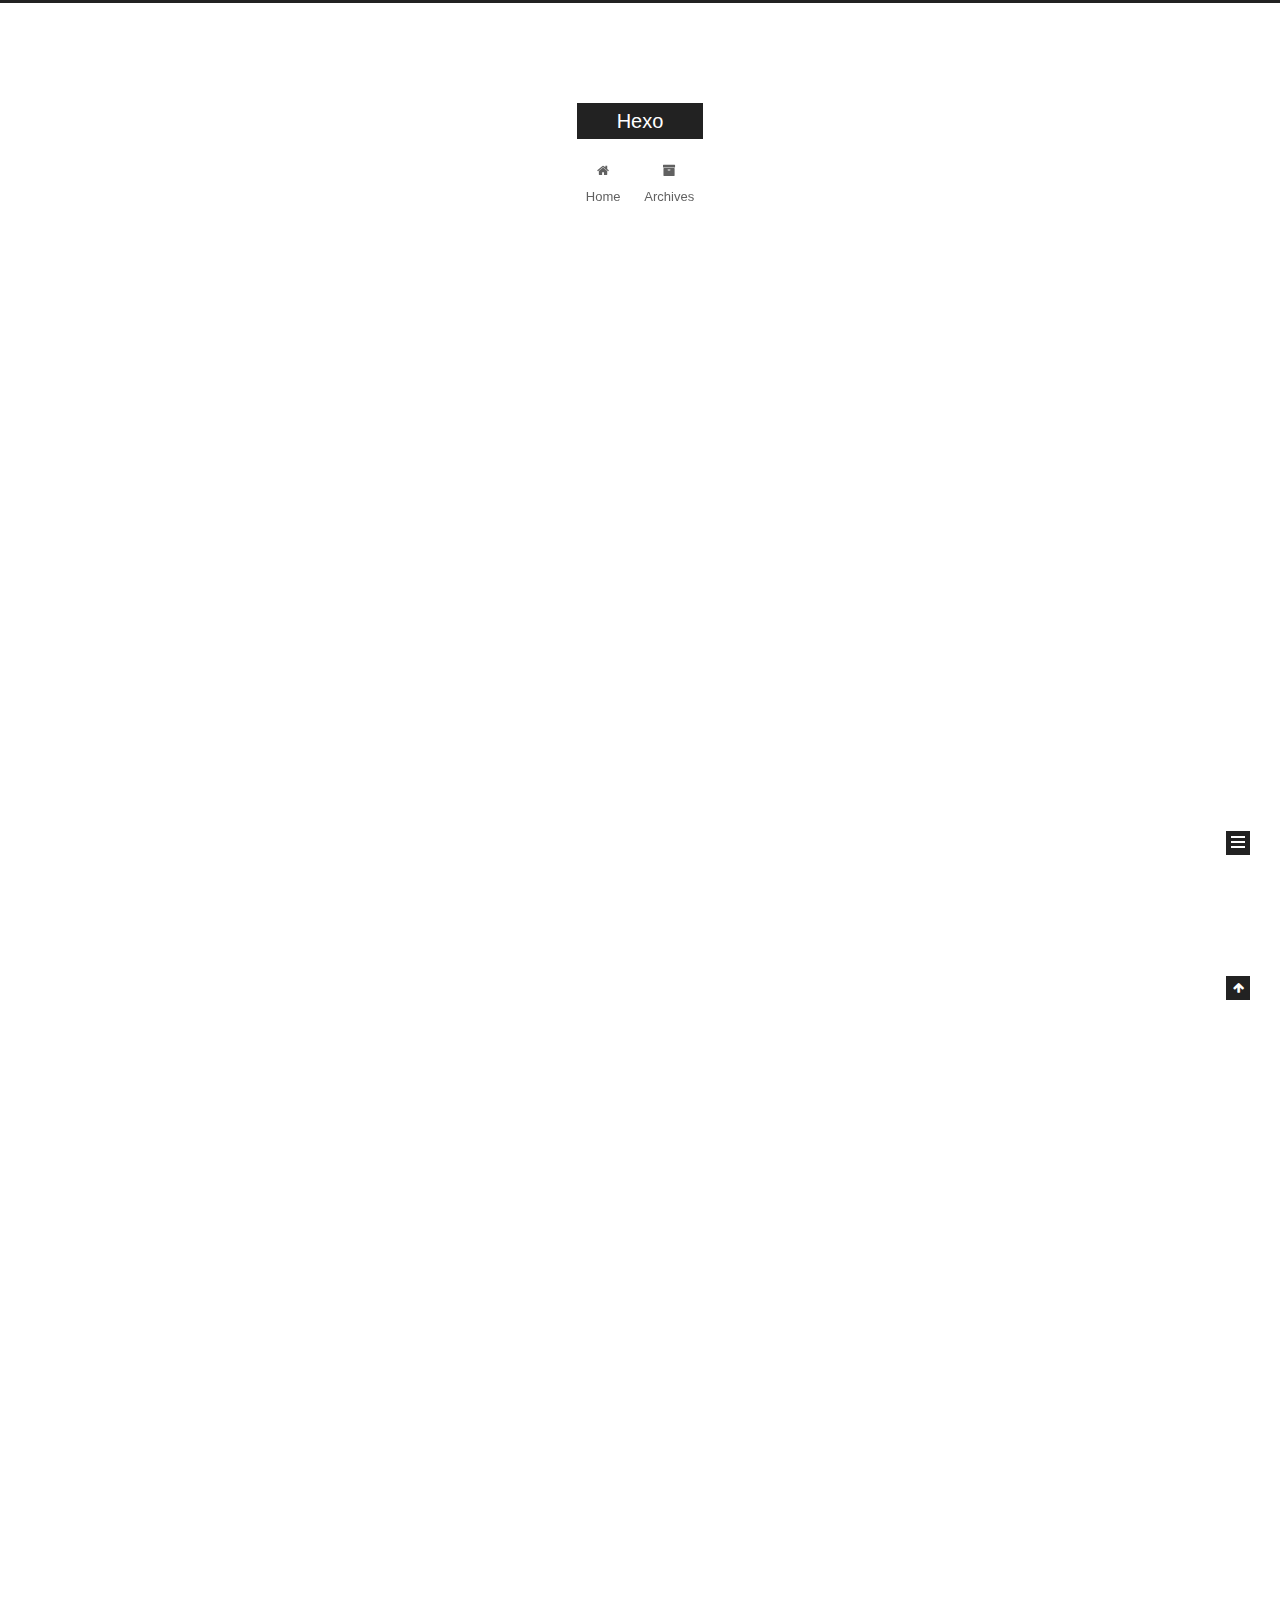
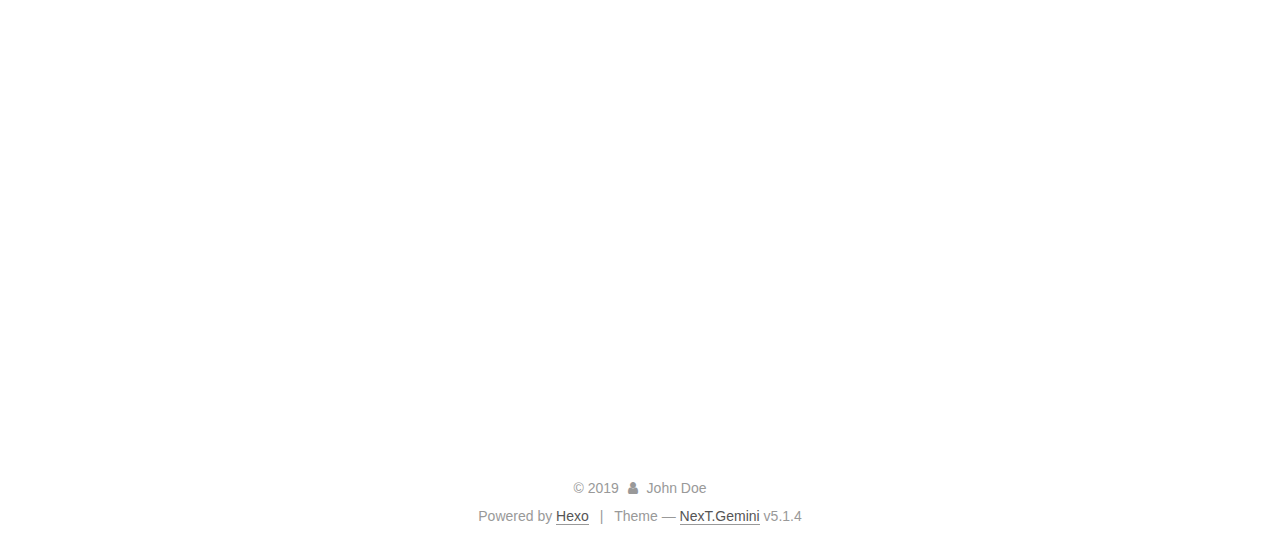
==== commit c28033d1: "Site updated: 2019-12-17 16:07:24" ====
--- a/index.html
+++ b/index.html
@@ -5,7 +5,7 @@
   
 
 
-<html class="theme-next muse use-motion" lang="en">
+<html class="theme-next gemini use-motion" lang="zh">
 <head>
   <meta charset="UTF-8"/>
 <meta http-equiv="X-UA-Compatible" content="IE=edge" />
@@ -83,7 +83,7 @@
 <meta property="og:title" content="Hexo">
 <meta property="og:url" content="http:&#x2F;&#x2F;yoursite.com&#x2F;index.html">
 <meta property="og:site_name" content="Hexo">
-<meta property="og:locale" content="en_US">
+<meta property="og:locale" content="zh">
 <meta property="article:author" content="John Doe">
 <meta name="twitter:card" content="summary">
 
@@ -93,7 +93,7 @@
   var NexT = window.NexT || {};
   var CONFIG = {
     root: '/',
-    scheme: 'Muse',
+    scheme: 'Gemini',
     version: '5.1.4',
     sidebar: {"position":"left","display":"post","offset":12,"b2t":false,"scrollpercent":false,"onmobile":false},
     fancybox: true,
@@ -133,7 +133,7 @@
 
 <meta name="generator" content="Hexo 4.1.1"></head>
 
-<body itemscope itemtype="http://schema.org/WebPage" lang="en">
+<body itemscope itemtype="http://schema.org/WebPage" lang="zh">
 
   
   
@@ -215,6 +215,125 @@
           <div id="content" class="content">
             
   <section id="posts" class="posts-expand">
+    
+      
+
+  
+
+  
+  
+  
+
+  <article class="post post-type-normal" itemscope itemtype="http://schema.org/Article">
+  
+  
+  
+  <div class="post-block">
+    <link itemprop="mainEntityOfPage" href="http://yoursite.com/2019/12/17/test-my-site-1/">
+
+    <span hidden itemprop="author" itemscope itemtype="http://schema.org/Person">
+      <meta itemprop="name" content="John Doe">
+      <meta itemprop="description" content="">
+      <meta itemprop="image" content="/images/avatar.gif">
+    </span>
+
+    <span hidden itemprop="publisher" itemscope itemtype="http://schema.org/Organization">
+      <meta itemprop="name" content="Hexo">
+    </span>
+
+    
+      <header class="post-header">
+
+        
+        
+          <h1 class="post-title" itemprop="name headline">
+                
+                <a class="post-title-link" href="/2019/12/17/test-my-site-1/" itemprop="url">test_my_site</a></h1>
+        
+
+        <div class="post-meta">
+          <span class="post-time">
+            
+              <span class="post-meta-item-icon">
+                <i class="fa fa-calendar-o"></i>
+              </span>
+              
+                <span class="post-meta-item-text">Posted on</span>
+              
+              <time title="Post created" itemprop="dateCreated datePublished" datetime="2019-12-17T15:35:42+08:00">
+                2019-12-17
+              </time>
+            
+
+            
+
+            
+          </span>
+
+          
+
+          
+            
+          
+
+          
+          
+
+          
+
+          
+
+          
+
+        </div>
+      </header>
+    
+
+    
+    
+    
+    <div class="post-body" itemprop="articleBody">
+
+      
+      
+
+      
+        
+          
+            
+          
+        
+      
+    </div>
+    
+    
+    
+
+    
+
+    
+
+    
+
+    <footer class="post-footer">
+      
+
+      
+
+      
+
+      
+      
+        <div class="post-eof"></div>
+      
+    </footer>
+  </div>
+  
+  
+  
+  </article>
+
+
     
       
 
@@ -632,7 +751,7 @@
               
                 <a href="/archives/%20%7C%7C%20archive">
               
-                  <span class="site-state-item-count">3</span>
+                  <span class="site-state-item-count">4</span>
                   <span class="site-state-item-name">posts</span>
                 </a>
               </div>
@@ -691,7 +810,7 @@
 
 
 
-  <div class="theme-info">Theme &mdash; <a class="theme-link" target="_blank" href="https://github.com/iissnan/hexo-theme-next">NexT.Muse</a> v5.1.4</div>
+  <div class="theme-info">Theme &mdash; <a class="theme-link" target="_blank" href="https://github.com/iissnan/hexo-theme-next">NexT.Gemini</a> v5.1.4</div>
 
 
 
@@ -791,6 +910,13 @@
   
   
 
+
+  <script type="text/javascript" src="/js/src/affix.js?v=5.1.4"></script>
+
+  <script type="text/javascript" src="/js/src/schemes/pisces.js?v=5.1.4"></script>
+
+
+
   
 
   
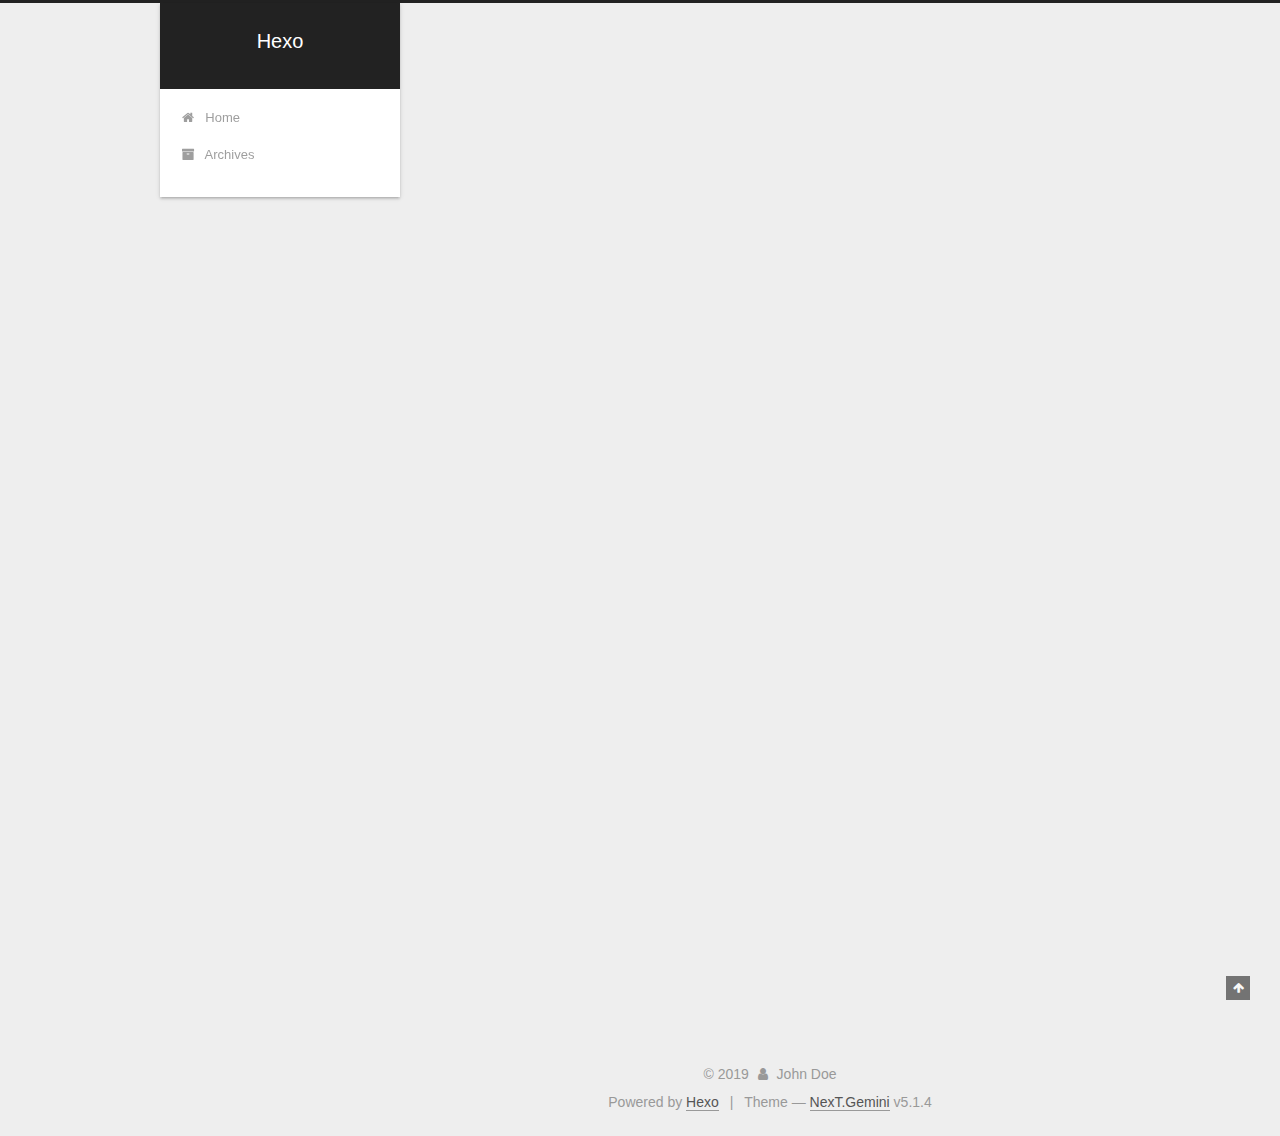
==== commit 4a9f667f: "Site updated: 2019-12-17 16:28:34" ====
--- a/index.html
+++ b/index.html
@@ -229,363 +229,6 @@
   
   
   <div class="post-block">
-    <link itemprop="mainEntityOfPage" href="http://yoursite.com/2019/12/17/test-my-site-1/">
-
-    <span hidden itemprop="author" itemscope itemtype="http://schema.org/Person">
-      <meta itemprop="name" content="John Doe">
-      <meta itemprop="description" content="">
-      <meta itemprop="image" content="/images/avatar.gif">
-    </span>
-
-    <span hidden itemprop="publisher" itemscope itemtype="http://schema.org/Organization">
-      <meta itemprop="name" content="Hexo">
-    </span>
-
-    
-      <header class="post-header">
-
-        
-        
-          <h1 class="post-title" itemprop="name headline">
-                
-                <a class="post-title-link" href="/2019/12/17/test-my-site-1/" itemprop="url">test_my_site</a></h1>
-        
-
-        <div class="post-meta">
-          <span class="post-time">
-            
-              <span class="post-meta-item-icon">
-                <i class="fa fa-calendar-o"></i>
-              </span>
-              
-                <span class="post-meta-item-text">Posted on</span>
-              
-              <time title="Post created" itemprop="dateCreated datePublished" datetime="2019-12-17T15:35:42+08:00">
-                2019-12-17
-              </time>
-            
-
-            
-
-            
-          </span>
-
-          
-
-          
-            
-          
-
-          
-          
-
-          
-
-          
-
-          
-
-        </div>
-      </header>
-    
-
-    
-    
-    
-    <div class="post-body" itemprop="articleBody">
-
-      
-      
-
-      
-        
-          
-            
-          
-        
-      
-    </div>
-    
-    
-    
-
-    
-
-    
-
-    
-
-    <footer class="post-footer">
-      
-
-      
-
-      
-
-      
-      
-        <div class="post-eof"></div>
-      
-    </footer>
-  </div>
-  
-  
-  
-  </article>
-
-
-    
-      
-
-  
-
-  
-  
-  
-
-  <article class="post post-type-normal" itemscope itemtype="http://schema.org/Article">
-  
-  
-  
-  <div class="post-block">
-    <link itemprop="mainEntityOfPage" href="http://yoursite.com/2019/12/17/World/">
-
-    <span hidden itemprop="author" itemscope itemtype="http://schema.org/Person">
-      <meta itemprop="name" content="John Doe">
-      <meta itemprop="description" content="">
-      <meta itemprop="image" content="/images/avatar.gif">
-    </span>
-
-    <span hidden itemprop="publisher" itemscope itemtype="http://schema.org/Organization">
-      <meta itemprop="name" content="Hexo">
-    </span>
-
-    
-      <header class="post-header">
-
-        
-        
-          <h1 class="post-title" itemprop="name headline">
-                
-                <a class="post-title-link" href="/2019/12/17/World/" itemprop="url">World</a></h1>
-        
-
-        <div class="post-meta">
-          <span class="post-time">
-            
-              <span class="post-meta-item-icon">
-                <i class="fa fa-calendar-o"></i>
-              </span>
-              
-                <span class="post-meta-item-text">Posted on</span>
-              
-              <time title="Post created" itemprop="dateCreated datePublished" datetime="2019-12-17T12:16:55+08:00">
-                2019-12-17
-              </time>
-            
-
-            
-
-            
-          </span>
-
-          
-
-          
-            
-          
-
-          
-          
-
-          
-
-          
-
-          
-
-        </div>
-      </header>
-    
-
-    
-    
-    
-    <div class="post-body" itemprop="articleBody">
-
-      
-      
-
-      
-        
-          
-            <h4 id="safesf"><a href="#safesf" class="headerlink" title="safesf"></a>safesf</h4><h1 id="dh"><a href="#dh" class="headerlink" title="dh"></a>dh</h1>
-          
-        
-      
-    </div>
-    
-    
-    
-
-    
-
-    
-
-    
-
-    <footer class="post-footer">
-      
-
-      
-
-      
-
-      
-      
-        <div class="post-eof"></div>
-      
-    </footer>
-  </div>
-  
-  
-  
-  </article>
-
-
-    
-      
-
-  
-
-  
-  
-  
-
-  <article class="post post-type-normal" itemscope itemtype="http://schema.org/Article">
-  
-  
-  
-  <div class="post-block">
-    <link itemprop="mainEntityOfPage" href="http://yoursite.com/2019/12/17/test-my-site/">
-
-    <span hidden itemprop="author" itemscope itemtype="http://schema.org/Person">
-      <meta itemprop="name" content="John Doe">
-      <meta itemprop="description" content="">
-      <meta itemprop="image" content="/images/avatar.gif">
-    </span>
-
-    <span hidden itemprop="publisher" itemscope itemtype="http://schema.org/Organization">
-      <meta itemprop="name" content="Hexo">
-    </span>
-
-    
-      <header class="post-header">
-
-        
-        
-          <h1 class="post-title" itemprop="name headline">
-                
-                <a class="post-title-link" href="/2019/12/17/test-my-site/" itemprop="url">test_my_site</a></h1>
-        
-
-        <div class="post-meta">
-          <span class="post-time">
-            
-              <span class="post-meta-item-icon">
-                <i class="fa fa-calendar-o"></i>
-              </span>
-              
-                <span class="post-meta-item-text">Posted on</span>
-              
-              <time title="Post created" itemprop="dateCreated datePublished" datetime="2019-12-17T00:01:23+08:00">
-                2019-12-17
-              </time>
-            
-
-            
-
-            
-          </span>
-
-          
-
-          
-            
-          
-
-          
-          
-
-          
-
-          
-
-          
-
-        </div>
-      </header>
-    
-
-    
-    
-    
-    <div class="post-body" itemprop="articleBody">
-
-      
-      
-
-      
-        
-          
-            
-          
-        
-      
-    </div>
-    
-    
-    
-
-    
-
-    
-
-    
-
-    <footer class="post-footer">
-      
-
-      
-
-      
-
-      
-      
-        <div class="post-eof"></div>
-      
-    </footer>
-  </div>
-  
-  
-  
-  </article>
-
-
-    
-      
-
-  
-
-  
-  
-  
-
-  <article class="post post-type-normal" itemscope itemtype="http://schema.org/Article">
-  
-  
-  
-  <div class="post-block">
     <link itemprop="mainEntityOfPage" href="http://yoursite.com/2019/12/16/hello-world/">
 
     <span hidden itemprop="author" itemscope itemtype="http://schema.org/Person">
@@ -751,7 +394,7 @@
               
                 <a href="/archives/%20%7C%7C%20archive">
               
-                  <span class="site-state-item-count">4</span>
+                  <span class="site-state-item-count">1</span>
                   <span class="site-state-item-name">posts</span>
                 </a>
               </div>
--- a/css/main.css
+++ b/css/main.css
@@ -189,7 +189,7 @@
   font-size: 14px;
   line-height: 2;
   color: #555;
-  background: #fff;
+  background: #eee;
 }
 @media (max-width: 767px) {
   body {
@@ -445,7 +445,7 @@
 .header-inner {
   margin: 0 auto;
   padding: 100px 0 70px;
-  width: 700px;
+  width: calc(100% - 252px);
 }
 @media (min-width: 1600px) {
   .container .header-inner {
@@ -457,7 +457,7 @@
 }
 .main-inner {
   margin: 0 auto;
-  width: 700px;
+  width: calc(100% - 252px);
 }
 @media (min-width: 1600px) {
   .container .main-inner {
@@ -474,7 +474,7 @@
 .footer-inner {
   box-sizing: border-box;
   margin: 20px auto;
-  width: 700px;
+  width: calc(100% - 252px);
 }
 @media (min-width: 1600px) {
   .container .footer-inner {
@@ -653,8 +653,8 @@
 @media (min-width: 992px) {
   .full-image.full-image.full-image.full-image {
     max-width: none;
-    width: 110%;
-    margin: 25px -5%;
+    width: 118%;
+    margin: 0 -9%;
   }
 }
 .blockquote-center,
@@ -940,11 +940,11 @@
   display: inline-block;
   padding: 0 20px;
   font-size: 14px;
-  color: #fff;
-  background: #222;
-  border: 2px solid #222;
+  color: #555;
+  background: #fff;
+  border: 2px solid #555;
   text-decoration: none;
-  border-radius: 0;
+  border-radius: 2px;
   transition-property: background-color;
   transition-duration: 0.2s;
   transition-timing-function: ease-in-out;
@@ -953,8 +953,8 @@
 }
 .btn:hover {
   border-color: #222;
-  color: #222;
-  background: #fff;
+  color: #fff;
+  background: #222;
 }
 .btn +.btn {
   margin: 0 0 8px 8px;
@@ -1066,7 +1066,7 @@
   width: 24px;
   background: #222;
   font-size: 12px;
-  opacity: 1;
+  opacity: 0.6;
   color: #fff;
   cursor: pointer;
   text-align: center;
@@ -1087,7 +1087,7 @@
   }
 }
 .back-to-top.back-to-top-on {
-  bottom: 19px;
+  bottom: 30px;
 }
 .header {
   background: transparent;
@@ -1136,7 +1136,7 @@
 .site-subtitle {
   margin-top: 10px;
   font-size: 13px;
-  color: #999;
+  color: #ddd;
 }
 .use-motion .brand {
   opacity: 0;
@@ -1209,7 +1209,8 @@
   transition-timing-function: ease-in-out;
   transition-delay: 0s;
 }
-.menu .menu-item a:hover {
+.menu .menu-item a:hover,
+.menu-item-active a {
   border-bottom-color: #222;
 }
 .menu .menu-item .fa {
@@ -1738,20 +1739,20 @@
   display: block;
   margin: 0 auto;
   padding: 2px;
-  max-width: 96px;
+  max-width: 120px;
   height: auto;
-  border: 2px solid #333;
+  border: 1px solid #eee;
 }
 .site-author-name {
-  margin: 5px 0 0;
+  margin: 0;
   text-align: center;
-  color: #f5f5f5;
-  font-weight: normal;
+  color: #222;
+  font-weight: 600;
 }
 .site-description {
-  margin-top: 5px;
+  margin-top: 0;
   text-align: center;
-  font-size: 14px;
+  font-size: 13px;
   color: #999;
 }
 .site-state {
@@ -1763,7 +1764,7 @@
 .site-state-item {
   display: inline-block;
   padding: 0 15px;
-  border-left: 1px solid #333;
+  border-left: 1px solid #eee;
 }
 .site-state-item:first-child {
   border-left: none;
@@ -1776,11 +1777,11 @@
   text-align: center;
   color: inherit;
   font-weight: 600;
-  font-size: 18px;
+  font-size: 16px;
 }
 .site-state-item-name {
   font-size: 13px;
-  color: inherit;
+  color: #999;
 }
 .feed-link {
   margin-top: 20px;
@@ -1822,7 +1823,7 @@
   width: 4px;
   height: 4px;
   border-radius: 50%;
-  background: #d7f9ff;
+  background: #ff3858;
 }
 .links-of-blogroll {
   font-size: 13px;
@@ -1860,7 +1861,7 @@
   color: #555;
 }
 .sidebar-nav li:hover {
-  color: #f5f5f5;
+  color: #fc6423;
 }
 .page-post-detail .sidebar-nav-toc {
   padding: 0 5px;
@@ -1869,11 +1870,11 @@
   margin-left: 10px;
 }
 .sidebar-nav .sidebar-nav-active {
-  color: #87daff;
-  border-bottom-color: #87daff;
+  color: #fc6423;
+  border-bottom-color: #fc6423;
 }
 .sidebar-nav .sidebar-nav-active:hover {
-  color: #87daff;
+  color: #fc6423;
 }
 .sidebar-panel {
   display: none;
@@ -1906,12 +1907,12 @@
   transition-timing-function: ease-in-out;
   transition-delay: 0s;
   transition-property: all;
-  color: #999;
-  border-bottom-color: #555;
+  color: #666;
+  border-bottom-color: #ccc;
 }
 .post-toc ol a:hover {
-  color: #ccc;
-  border-bottom-color: #ccc;
+  color: #000;
+  border-bottom-color: #000;
 }
 .post-toc .nav-item {
   overflow: hidden;
@@ -1933,14 +1934,14 @@
   display: block;
 }
 .post-toc .nav .active > a {
-  color: #87daff;
-  border-bottom-color: #87daff;
+  color: #fc6423;
+  border-bottom-color: #fc6423;
 }
 .post-toc .nav .active-current > a {
-  color: #87daff;
+  color: #fc6423;
 }
 .post-toc .nav .active-current > a:hover {
-  color: #87daff;
+  color: #fc6423;
 }
 .footer {
   font-size: 14px;
@@ -2580,83 +2581,543 @@
   }
 }
 .page-post-detail .sidebar-toggle-line {
-  background: #87daff;
+  background: #fc6423;
 }
 .page-post-detail .comments {
   overflow: hidden;
 }
-@media (max-width: 767px) {
-  .header-inner,
-  .container .main-inner,
+.header {
+  position: relative;
+  margin: 0 auto;
+  width: 75%;
+}
+@media (min-width: 768px) and (max-width: 991px) {
+  .header {
+    width: auto;
+  }
+}
+@media (max-width: 767px) {
+  .header {
+    width: auto;
+  }
+}
+.header-inner {
+  position: absolute;
+  top: 0;
+  overflow: hidden;
+  padding: 0;
+  width: 240px;
+  background: #fff;
+  box-shadow: 0 2px 2px 0 rgba(0,0,0,0.12), 0 3px 1px -2px rgba(0,0,0,0.06), 0 1px 5px 0 rgba(0,0,0,0.12);
+  border-radius: initial;
+}
+@media (min-width: 1600px) {
+  .container .header-inner {
+    width: 240px;
+  }
+}
+@media (min-width: 768px) and (max-width: 991px) {
+  .header-inner {
+    position: relative;
+    width: auto;
+    border-radius: initial;
+  }
+}
+@media (max-width: 767px) {
+  .header-inner {
+    position: relative;
+    width: auto;
+    border-radius: initial;
+  }
+}
+.main:before,
+.main:after {
+  content: " ";
+  display: table;
+}
+.main:after {
+  clear: both;
+}
+@media (min-width: 768px) and (max-width: 991px) {
+  .main {
+    padding-bottom: 100px;
+  }
+}
+@media (max-width: 767px) {
+  .main {
+    padding-bottom: 100px;
+  }
+}
+.container .main-inner {
+  width: 75%;
+}
+@media (min-width: 768px) and (max-width: 991px) {
+  .container .main-inner {
+    width: auto;
+  }
+}
+@media (max-width: 767px) {
+  .container .main-inner {
+    width: auto;
+  }
+}
+.content-wrap {
+  float: right;
+  box-sizing: border-box;
+  padding: 40px;
+  width: calc(100% - 252px);
+  background: #fff;
+  min-height: 700px;
+  box-shadow: 0 2px 2px 0 rgba(0,0,0,0.12), 0 3px 1px -2px rgba(0,0,0,0.06), 0 1px 5px 0 rgba(0,0,0,0.12);
+  border-radius: initial;
+}
+@media (min-width: 768px) and (max-width: 991px) {
+  .content-wrap {
+    width: 100%;
+    padding: 20px;
+    border-radius: initial;
+  }
+}
+@media (max-width: 767px) {
+  .content-wrap {
+    width: 100%;
+    padding: 20px;
+    min-height: auto;
+    border-radius: initial;
+  }
+}
+.sidebar {
+  position: static;
+  float: left;
+  margin-top: 300px;
+  width: 240px;
+  background: #eee;
+  box-shadow: none;
+}
+@media (min-width: 768px) and (max-width: 991px) {
+  .sidebar {
+    display: none;
+  }
+}
+@media (max-width: 767px) {
+  .sidebar {
+    display: none;
+  }
+}
+.sidebar-toggle {
+  display: none;
+}
+.footer-inner {
+  width: 75%;
+  padding-left: 260px;
+}
+@media (min-width: 768px) and (max-width: 991px) {
   .footer-inner {
     width: auto;
-  }
-}
-embed {
-  display: block;
-  margin: 0px auto 25px auto;
-}
-.custom-logo .site-meta-headline {
-  text-align: center;
-}
-.custom-logo .brand {
+    padding-left: 0 !important;
+    padding-right: 0 !important;
+  }
+}
+@media (max-width: 767px) {
+  .footer-inner {
+    width: auto;
+    padding-left: 0 !important;
+    padding-right: 0 !important;
+  }
+}
+.sidebar-position-right .header-inner {
+  right: 0;
+}
+.sidebar-position-right .content-wrap {
+  float: left;
+}
+.sidebar-position-right .sidebar {
+  float: right;
+}
+.sidebar-position-right .footer-inner {
+  padding-left: 0;
+  padding-right: 260px;
+}
+.site-brand-wrapper {
+  position: relative;
+}
+.site-meta {
+  padding: 20px 0;
+  color: #fff;
+  background: #222;
+}
+@media (min-width: 768px) and (max-width: 991px) {
+  .site-meta {
+    box-shadow: 0 0 16px rgba(0,0,0,0.5);
+  }
+}
+@media (max-width: 767px) {
+  .site-meta {
+    box-shadow: 0 0 16px rgba(0,0,0,0.5);
+  }
+}
+.brand {
+  padding: 0;
   background: none;
 }
-.custom-logo .site-title {
-  margin: 10px auto 0;
-  font-size: 24px;
-  color: #222;
-}
-.custom-logo .site-title a {
-  border: none;
-}
-.custom-logo-image {
-  margin: 0 auto;
-  padding: 5px;
-  max-width: 150px;
-  background: #fff;
-}
-@media (max-width: 767px) {
-  .site-nav {
-    position: absolute;
-    left: 0;
-    top: 52px;
-    margin: 0;
-    width: 100%;
-    padding: 0;
-    background: #fff;
-    border-bottom: 1px solid #ddd;
-    z-index: 1030;
-  }
-}
-@media (max-width: 767px) {
-  .menu {
-    text-align: left;
-  }
-}
-@media (max-width: 767px) {
-  .menu .menu-item {
-    display: block;
-    margin: 0 10px;
-    vertical-align: top;
-  }
-}
-@media (max-width: 767px) {
-  .menu .menu-item br {
-    display: none;
-  }
-}
-@media (max-width: 767px) {
-  .menu .menu-item a {
-    padding: 5px 10px;
-  }
-}
-.menu .menu-item .fa {
-  margin-right: 0;
+.brand:hover {
+  color: #fff;
+}
+.site-subtitle {
+  margin: 10px 10px 0;
+  font-weight: initial;
 }
 .site-search form {
   display: none;
 }
+.site-nav {
+  border-top: none;
+}
+@media (min-width: 768px) and (max-width: 991px) {
+  .site-nav {
+    display: none !important;
+  }
+}
+@media (min-width: 768px) and (max-width: 991px) {
+  .site-nav-on {
+    display: block !important;
+  }
+}
+.menu .menu-item {
+  display: block;
+  margin: 0;
+}
+.menu .menu-item a {
+  position: relative;
+  box-sizing: border-box;
+  padding: 5px 20px;
+  text-align: left;
+  line-height: inherit;
+  transition-property: background-color;
+  transition-duration: 0.2s;
+  transition-timing-function: ease-in-out;
+  transition-delay: 0s;
+}
+.menu .menu-item a:hover,
+.menu-item-active a {
+  background: #f9f9f9;
+  border-bottom-color: #fff;
+}
+.menu .menu-item br {
+  display: none;
+}
+.menu-item-active a:after {
+  content: " ";
+  position: absolute;
+  top: 50%;
+  margin-top: -3px;
+  right: 15px;
+  width: 6px;
+  height: 6px;
+  border-radius: 50%;
+  background-color: #bbb;
+}
+.btn-bar {
+  background-color: #fff;
+}
+.site-nav-toggle {
+  left: 20px;
+  top: 50%;
+  -webkit-transform: translateY(-50%);
+  -webkit-transform: translateY(-50%);
+  -moz-transform: translateY(-50%);
+  -ms-transform: translateY(-50%);
+  -o-transform: translateY(-50%);
+  transform: translateY(-50%);
+}
+@media (min-width: 768px) and (max-width: 991px) {
+  .site-nav-toggle {
+    display: block;
+  }
+}
+.use-motion .sidebar .motion-element {
+  opacity: 1;
+}
+.sidebar {
+  margin-left: -100%;
+  right: auto;
+  bottom: auto;
+  -webkit-transform: none;
+}
+.sidebar-inner {
+  box-sizing: border-box;
+  width: 240px;
+  color: #555;
+  background: #fff;
+  box-shadow: 0 2px 2px 0 rgba(0,0,0,0.12), 0 3px 1px -2px rgba(0,0,0,0.06), 0 1px 5px 0 rgba(0,0,0,0.12), 0 -1px 0.5px 0 rgba(0,0,0,0.09);
+  border-radius: initial;
+  opacity: 0;
+}
+.sidebar-inner.affix {
+  position: fixed;
+  top: 12px;
+}
+.sidebar-inner.affix-bottom {
+  position: absolute;
+}
+.site-overview {
+  text-align: left;
+}
+.site-author:before,
+.site-author:after {
+  content: " ";
+  display: table;
+}
+.site-author:after {
+  clear: both;
+}
+.sidebar a {
+  color: #555;
+}
+.sidebar a:hover {
+  color: #222;
+}
+.site-state-item {
+  padding: 0 10px;
+}
+.links-of-author-item a:before {
+  display: none;
+}
+.links-of-author-item a {
+  border-bottom: none;
+  text-decoration: underline;
+}
+.feed-link {
+  border-top: 1px dotted #ccc;
+  border-bottom: 1px dotted #ccc;
+  text-align: center;
+}
+.feed-link a {
+  display: block;
+  color: #fc6423;
+  border: none;
+}
+.feed-link a:hover {
+  background: none;
+  color: #e34603;
+}
+.feed-link a:hover i {
+  color: #e34603;
+}
+.links-of-author {
+  display: flex;
+  flex-wrap: wrap;
+  justify-content: center;
+}
+.links-of-author-item {
+  margin: 5px 0 0;
+  width: 50%;
+}
+.links-of-author-item a {
+  max-width: 216px;
+  box-sizing: border-box;
+  display: inline-block;
+  margin-right: 0;
+  margin-bottom: 0;
+  padding: 0 5px;
+  overflow: hidden;
+  white-space: nowrap;
+  text-overflow: ellipsis;
+}
+.links-of-author-item a {
+  display: block;
+  text-decoration: none;
+}
+.links-of-author-item a:hover {
+  border-radius: 4px;
+  background: #eee;
+}
+.links-of-author-item .fa {
+  margin-right: 2px;
+  font-size: 16px;
+}
+.links-of-author-item .fa-globe {
+  font-size: 15px;
+}
+.links-of-blogroll {
+  text-align: center;
+  margin-top: 20px;
+  padding: 3px 0 0;
+  border-top: 1px dotted #ccc;
+}
+.links-of-blogroll-title {
+  margin-top: 0;
+}
+.links-of-blogroll-item {
+  padding: 0;
+}
+.links-of-blogroll-inline:before,
+.links-of-blogroll-inline:after {
+  content: " ";
+  display: table;
+}
+.links-of-blogroll-inline:after {
+  clear: both;
+}
 .links-of-blogroll-inline .links-of-blogroll-item {
-  display: inline-block;
-}
+  margin: 5px 0 0;
+  width: 50%;
+  display: inline-block;
+  width: unset;
+}
+.links-of-blogroll-inline .links-of-blogroll-item a {
+  max-width: 216px;
+  box-sizing: border-box;
+  display: inline-block;
+  margin-right: 0;
+  margin-bottom: 0;
+  padding: 0 5px;
+  overflow: hidden;
+  white-space: nowrap;
+  text-overflow: ellipsis;
+}
+.content-wrap {
+  padding: initial;
+  background: initial;
+  box-shadow: initial;
+  border-radius: initial;
+}
+.post-block {
+  padding: 40px;
+  background: #fff;
+  box-shadow: 0 2px 2px 0 rgba(0,0,0,0.12), 0 3px 1px -2px rgba(0,0,0,0.06), 0 1px 5px 0 rgba(0,0,0,0.12);
+  border-radius: initial;
+}
+#posts > article + article .post-block {
+  margin-top: 12px;
+  box-shadow: 0 2px 2px 0 rgba(0,0,0,0.12), 0 3px 1px -2px rgba(0,0,0,0.06), 0 1px 5px 0 rgba(0,0,0,0.12), 0 -1px 0.5px 0 rgba(0,0,0,0.09);
+  border-radius: initial;
+}
+.comments {
+  padding: 40px;
+  margin: initial;
+  margin-top: 12px;
+  background: #fff;
+  box-shadow: 0 2px 2px 0 rgba(0,0,0,0.12), 0 3px 1px -2px rgba(0,0,0,0.06), 0 1px 5px 0 rgba(0,0,0,0.12), 0 -1px 0.5px 0 rgba(0,0,0,0.09);
+  border-radius: initial;
+}
+.posts-expand {
+  padding-top: initial;
+}
+.post-nav-divider {
+  width: 4%;
+}
+.post-nav-item {
+  width: 48%;
+}
+.post-eof,
+.post-spread {
+  display: none !important;
+}
+.pagination {
+  margin: 12px 0 0;
+  border-top: initial;
+  background: #fff;
+  box-shadow: 0 2px 2px 0 rgba(0,0,0,0.12), 0 3px 1px -2px rgba(0,0,0,0.06), 0 1px 5px 0 rgba(0,0,0,0.12), 0 -1px 0.5px 0 rgba(0,0,0,0.09);
+  border-radius: initial;
+  padding: 10px 0 10px;
+}
+.pagination .prev,
+.pagination .next,
+.pagination .page-number {
+  margin-bottom: initial;
+  top: initial;
+}
+.main {
+  padding-bottom: initial;
+}
+.footer {
+  bottom: auto;
+}
+.post-header h1,
+.post-header h2 {
+  margin: initial;
+}
+.posts-expand .post-title-link {
+  line-height: inherit;
+}
+.posts-expand .post-title {
+  font-size: 1.7em;
+}
+.post-body h1 {
+  font-size: 1.6em;
+  border-bottom: 1px solid #eee;
+}
+.post-body h2 {
+  font-size: 1.45em;
+  border-bottom: 1px solid #eee;
+}
+.post-body h3 {
+  font-size: 1.3em;
+  border-bottom: 1px dotted #eee;
+}
+.post-body h4 {
+  font-size: 1.2em;
+}
+.post-body h5 {
+  font-size: 1.07em;
+}
+.post-body h6 {
+  font-size: 1.03em;
+}
+@media (min-width: 768px) and (max-width: 991px) {
+  .content-wrap {
+    padding: 10px;
+  }
+  .posts-expand {
+    margin: initial;
+  }
+  .posts-expand .post-button {
+    margin-top: 20px;
+  }
+  .post-block {
+    padding: 20px;
+    box-shadow: 0 2px 2px 0 rgba(0,0,0,0.12), 0 3px 1px -2px rgba(0,0,0,0.06), 0 1px 5px 0 rgba(0,0,0,0.12), 0 -1px 0.5px 0 rgba(0,0,0,0.09);
+    border-radius: initial;
+  }
+  #posts > article + article .post-block {
+    margin-top: 10px;
+  }
+  .comments {
+    margin-top: 10px;
+    padding: 10px 20px;
+  }
+  .pagination {
+    margin: 10px 0 0;
+  }
+}
+@media (max-width: 767px) {
+  .content-wrap {
+    padding: 8px;
+  }
+  .posts-expand {
+    margin: initial;
+  }
+  .posts-expand .post-button {
+    margin-top: 12px;
+  }
+  .posts-expand img {
+    padding: initial !important;
+  }
+  .post-block {
+    padding: 12px;
+    min-height: auto;
+    box-shadow: 0 2px 2px 0 rgba(0,0,0,0.12), 0 3px 1px -2px rgba(0,0,0,0.06), 0 1px 5px 0 rgba(0,0,0,0.12), 0 -1px 0.5px 0 rgba(0,0,0,0.09);
+    border-radius: initial;
+  }
+  #posts > article + article .post-block {
+    margin-top: 8px;
+  }
+  .comments {
+    margin-top: 8px;
+    padding: 0 12px;
+  }
+  .pagination {
+    margin: 8px 0 0;
+  }
+}
